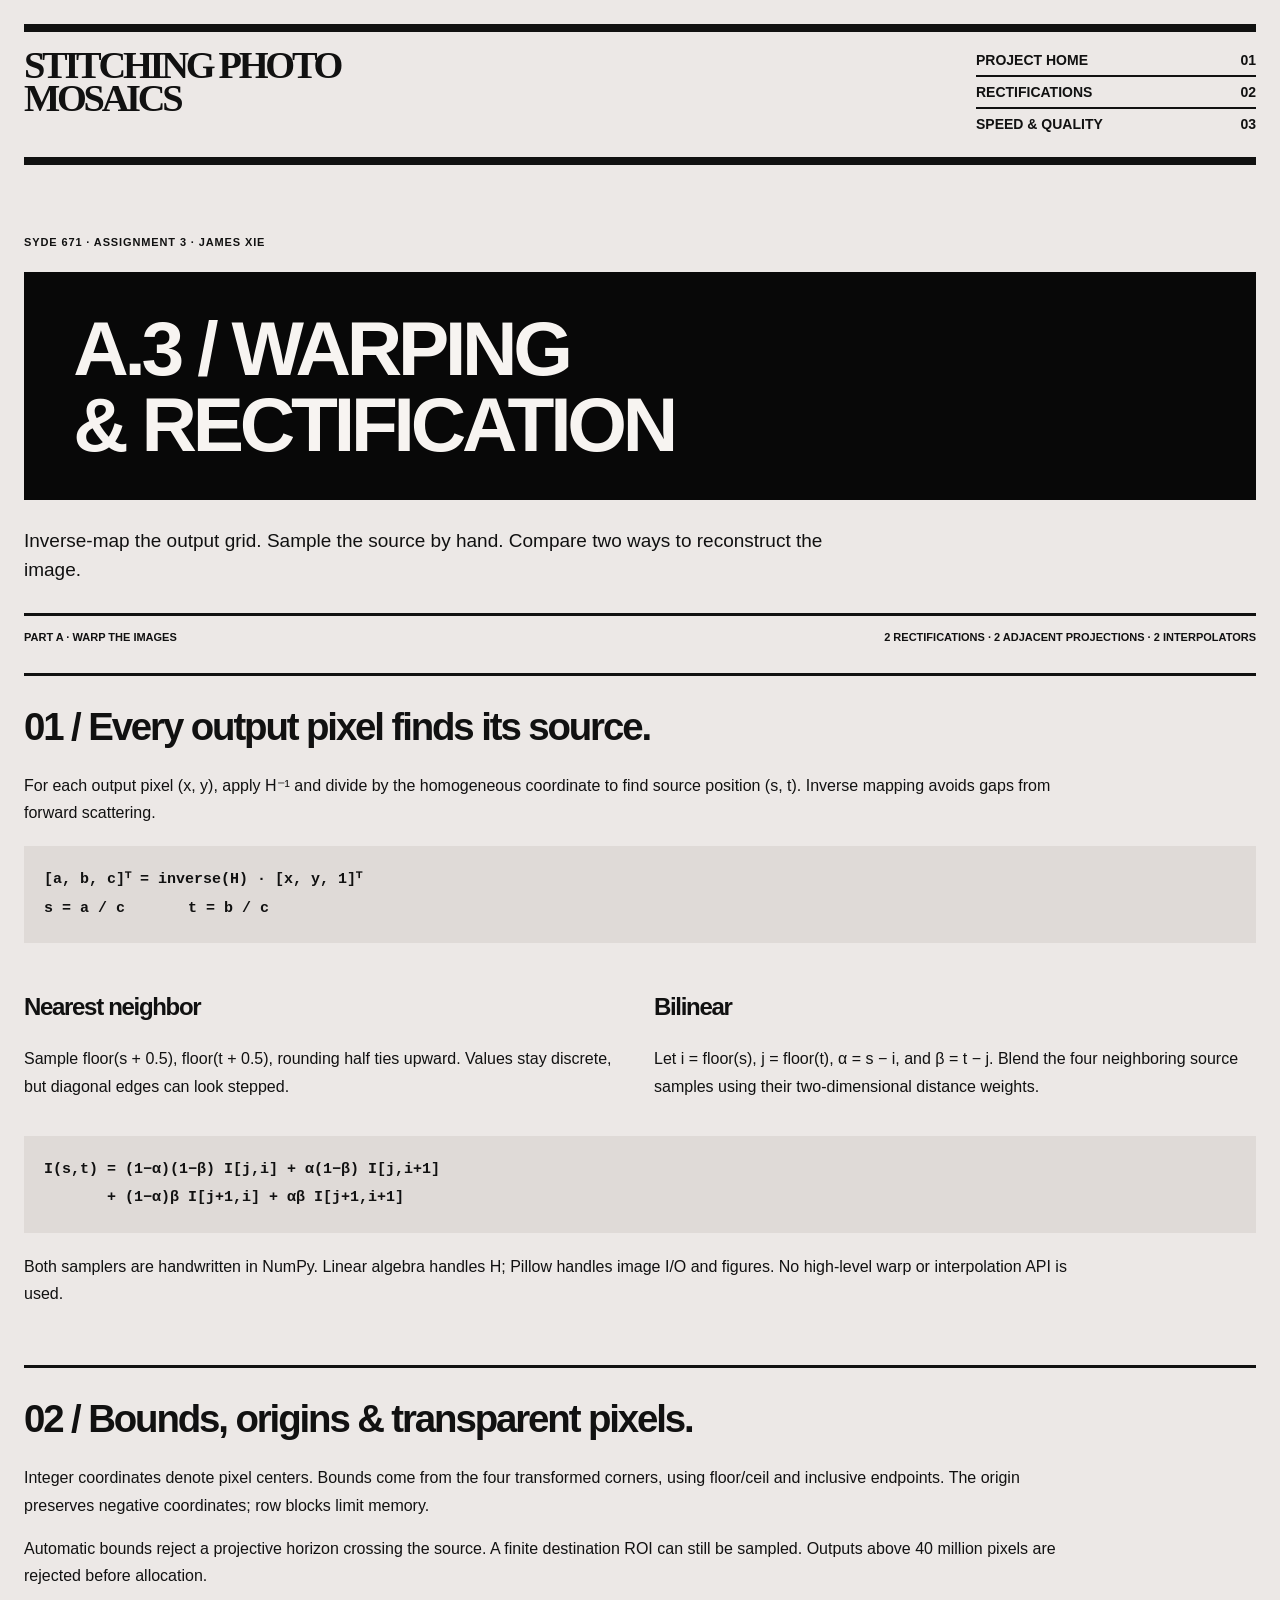
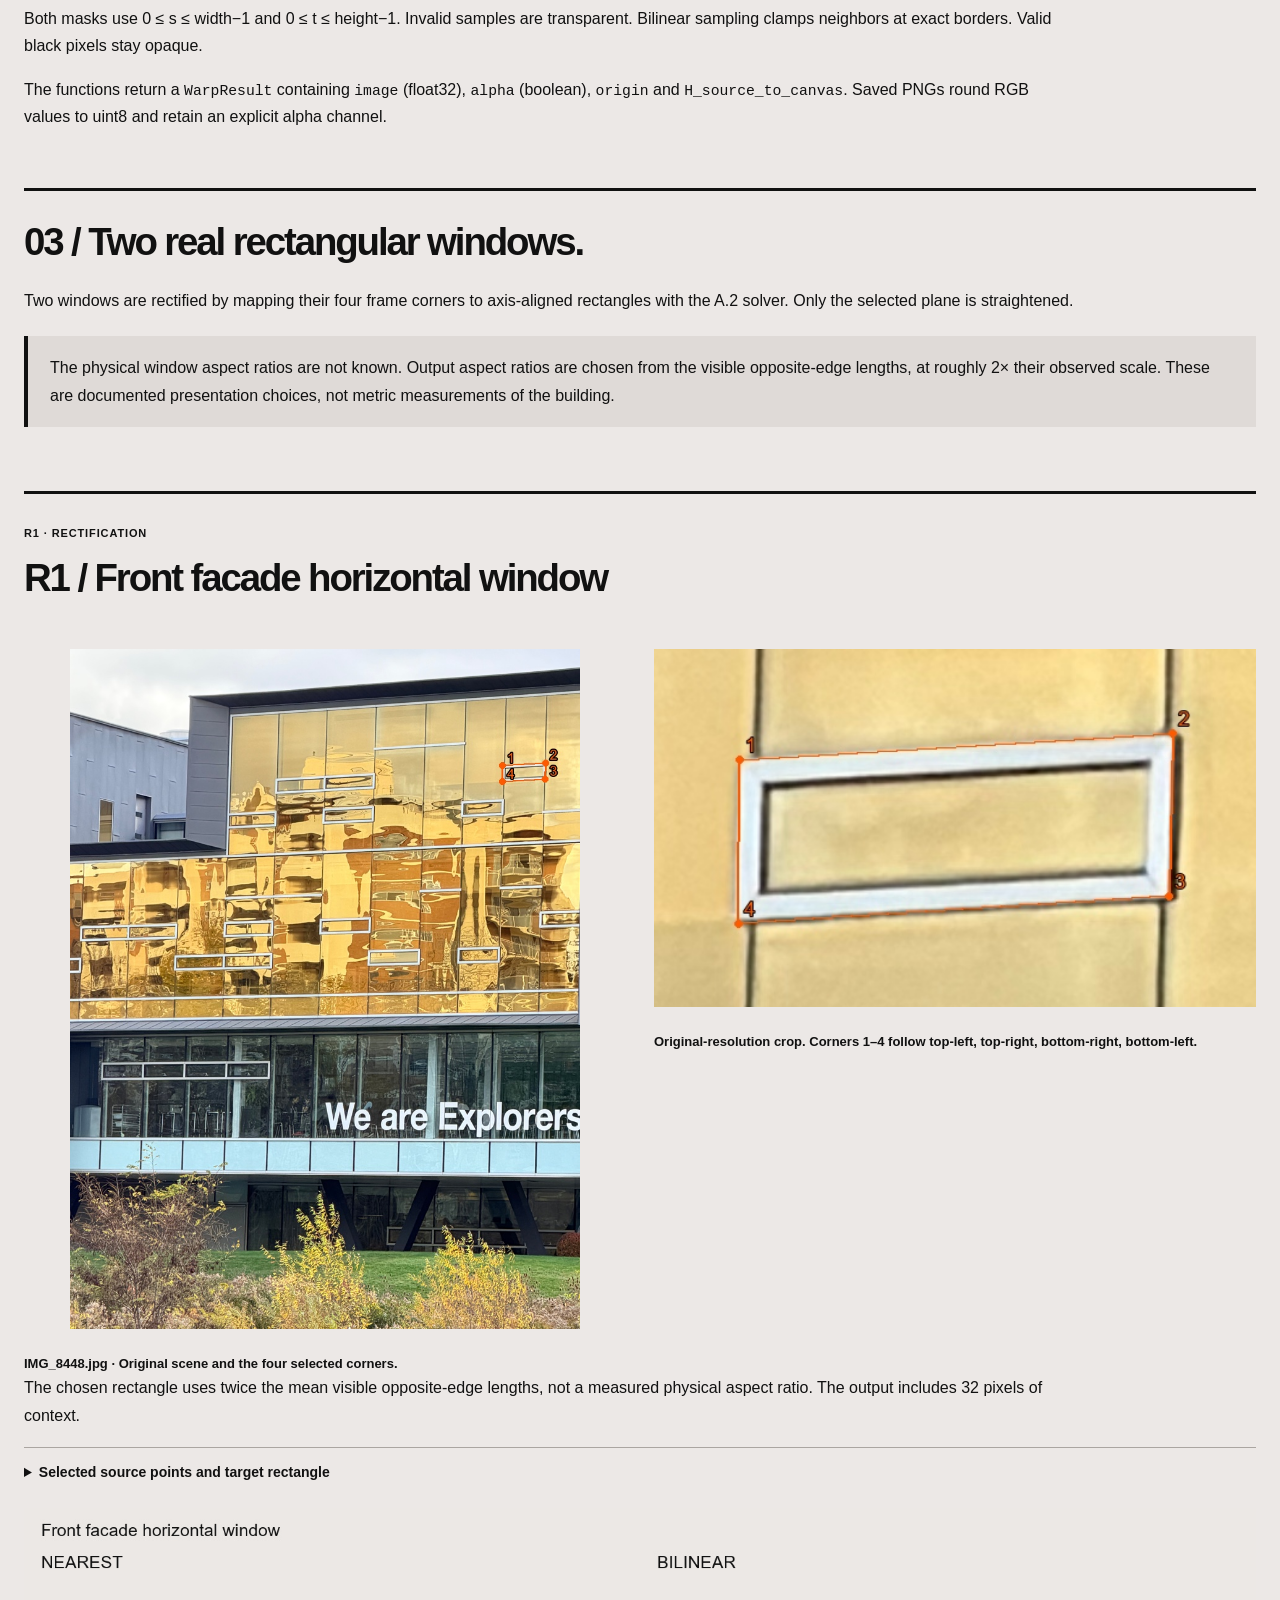
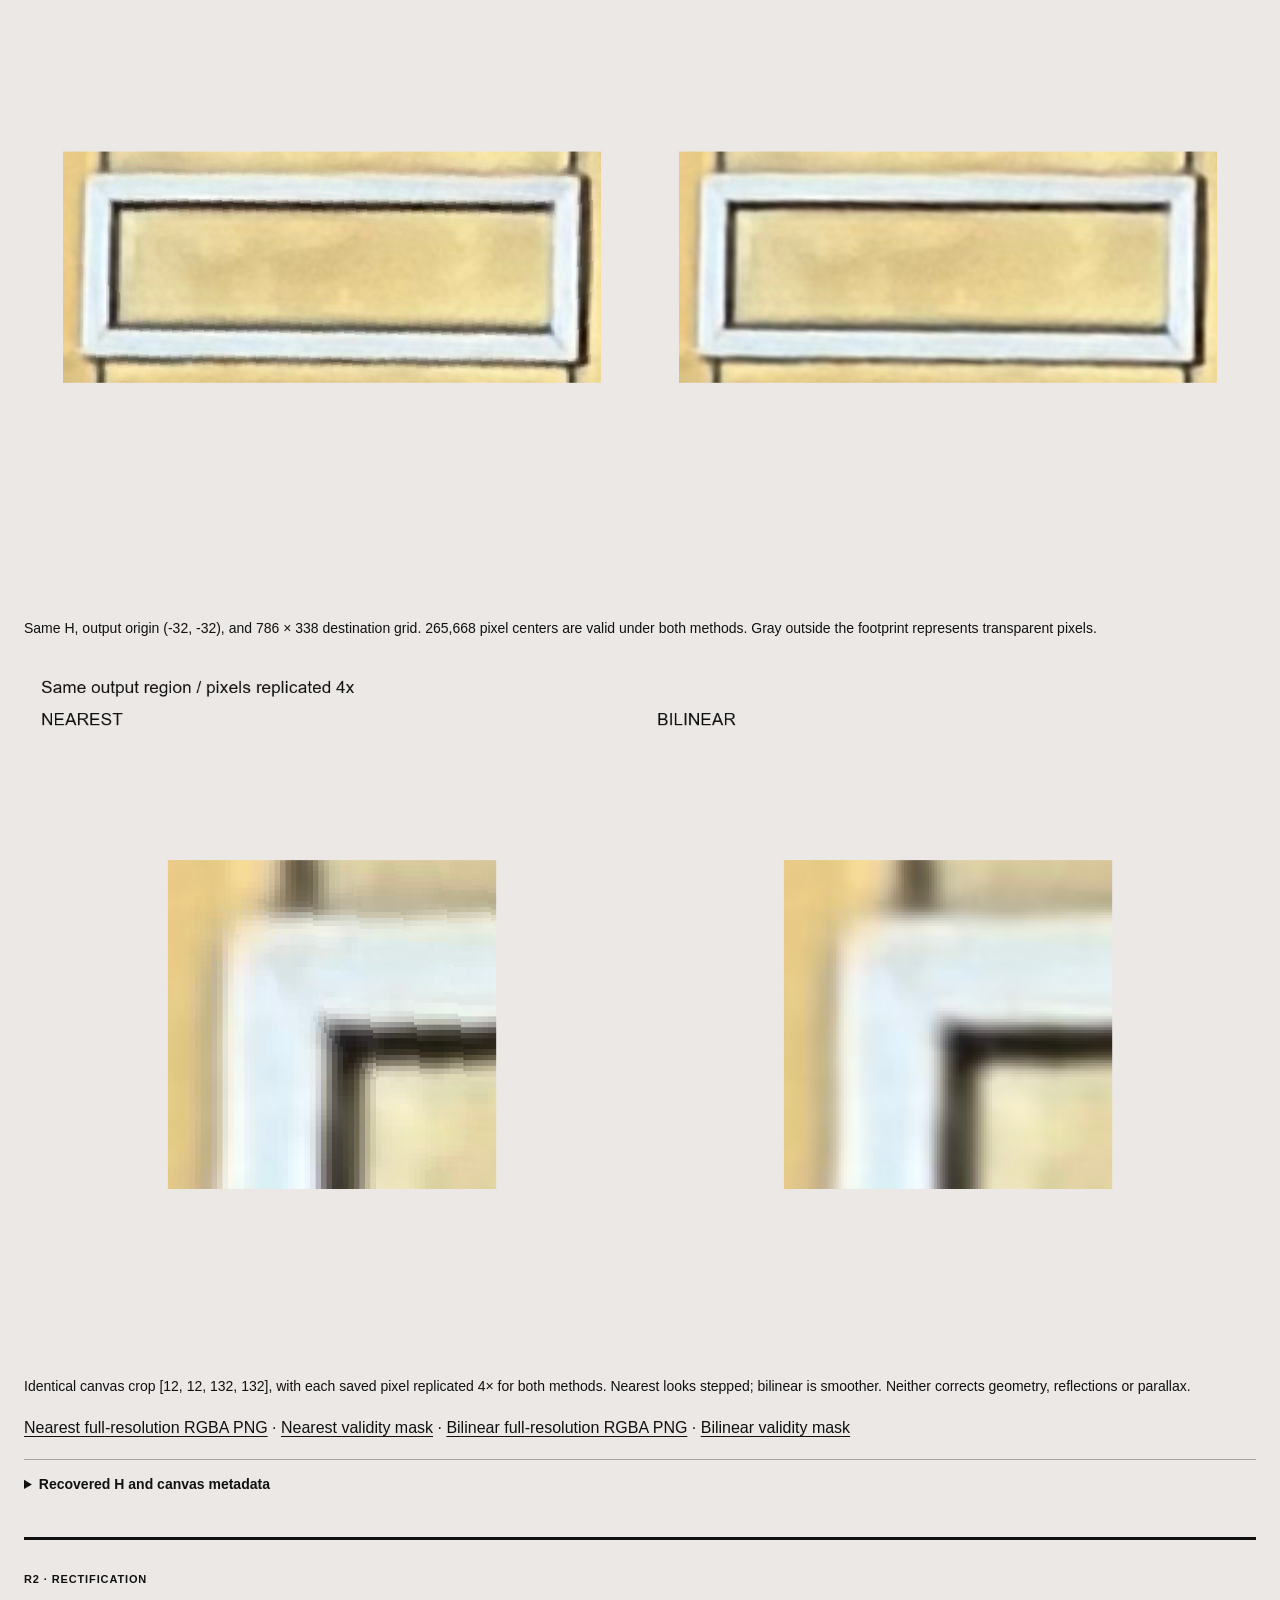
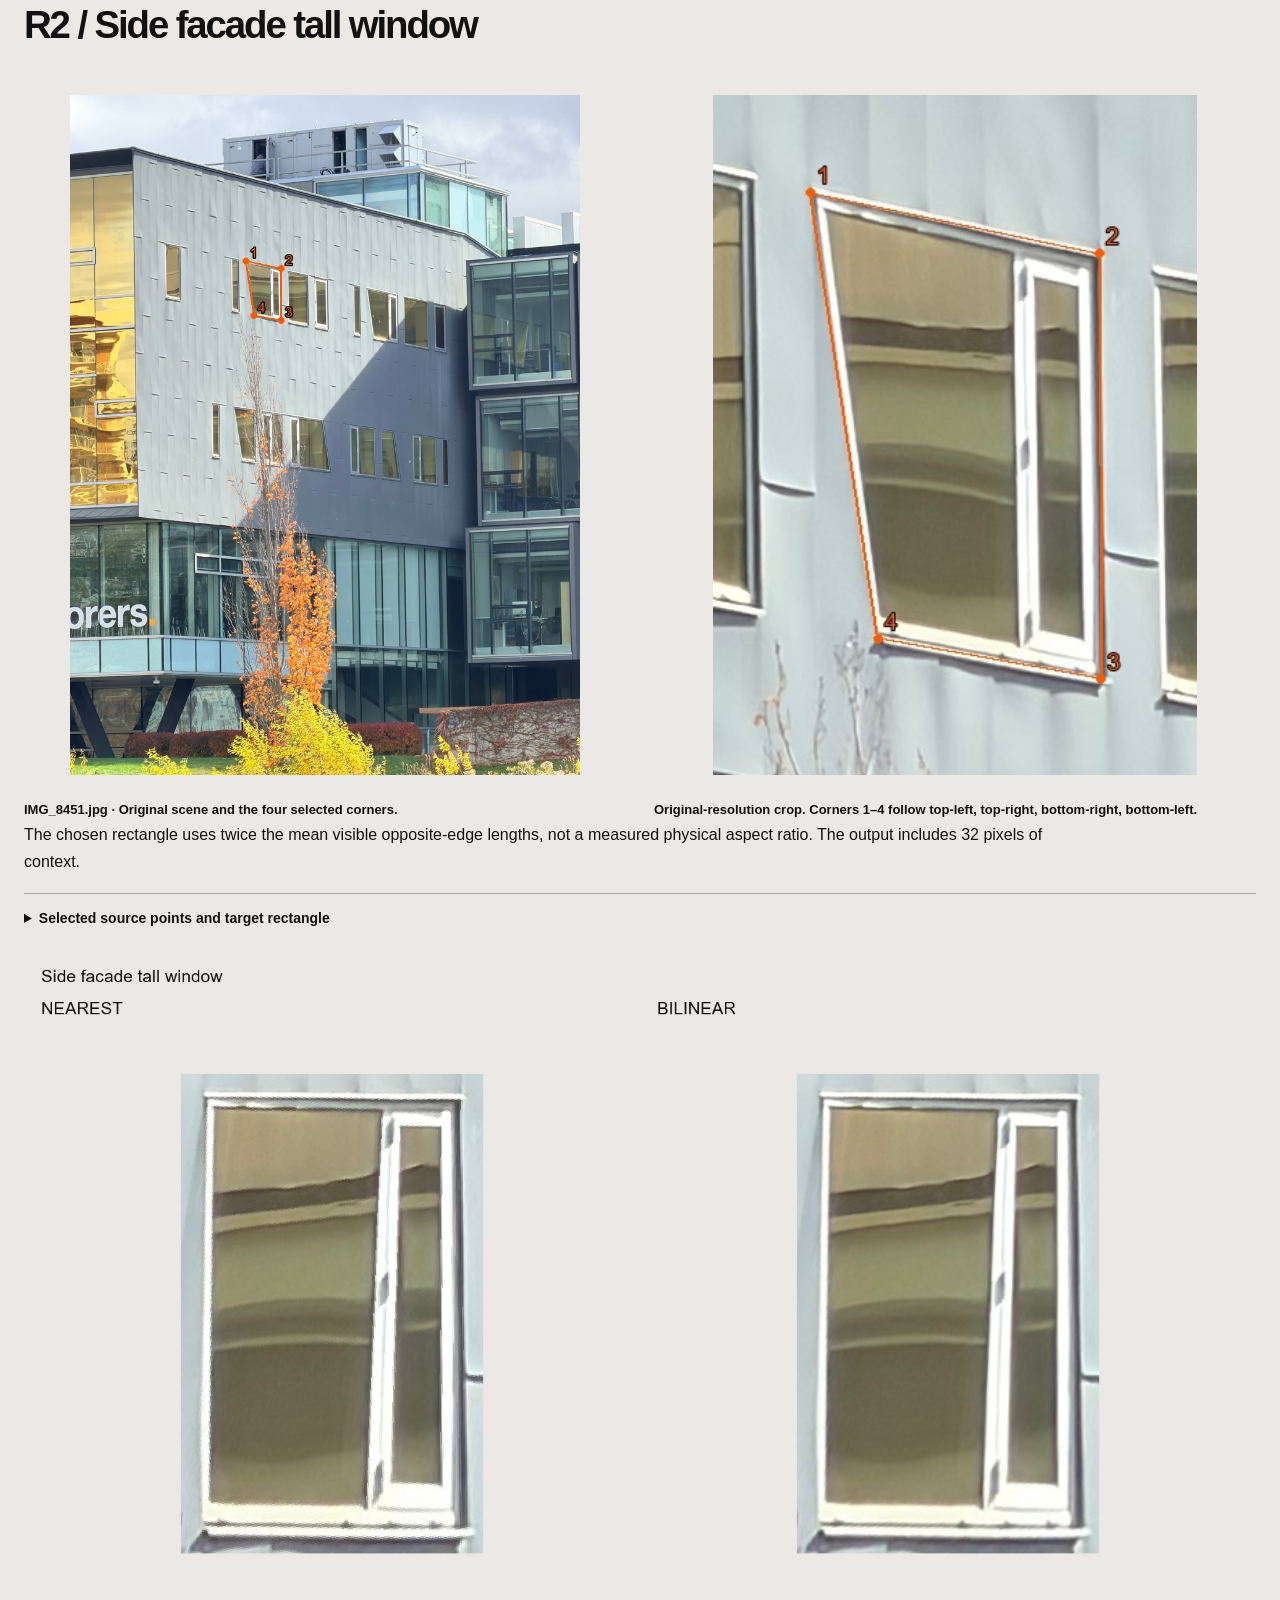
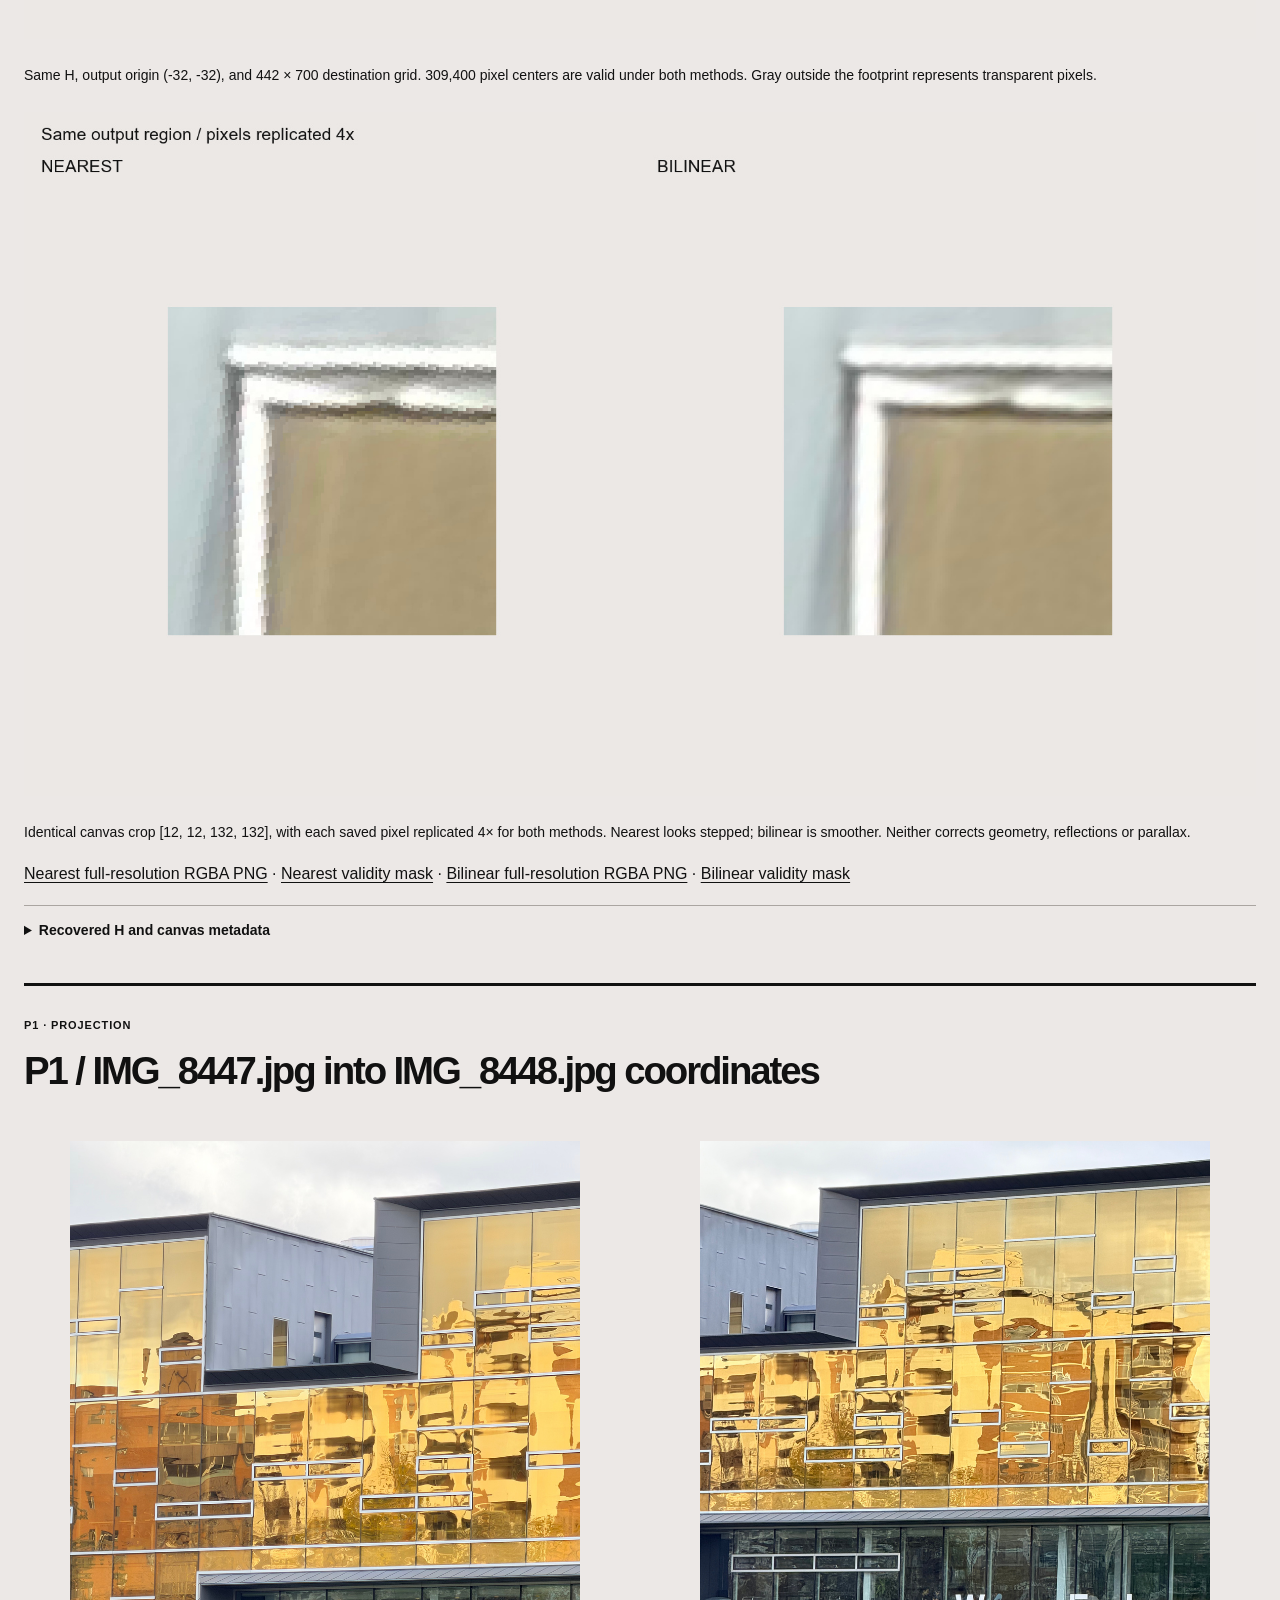
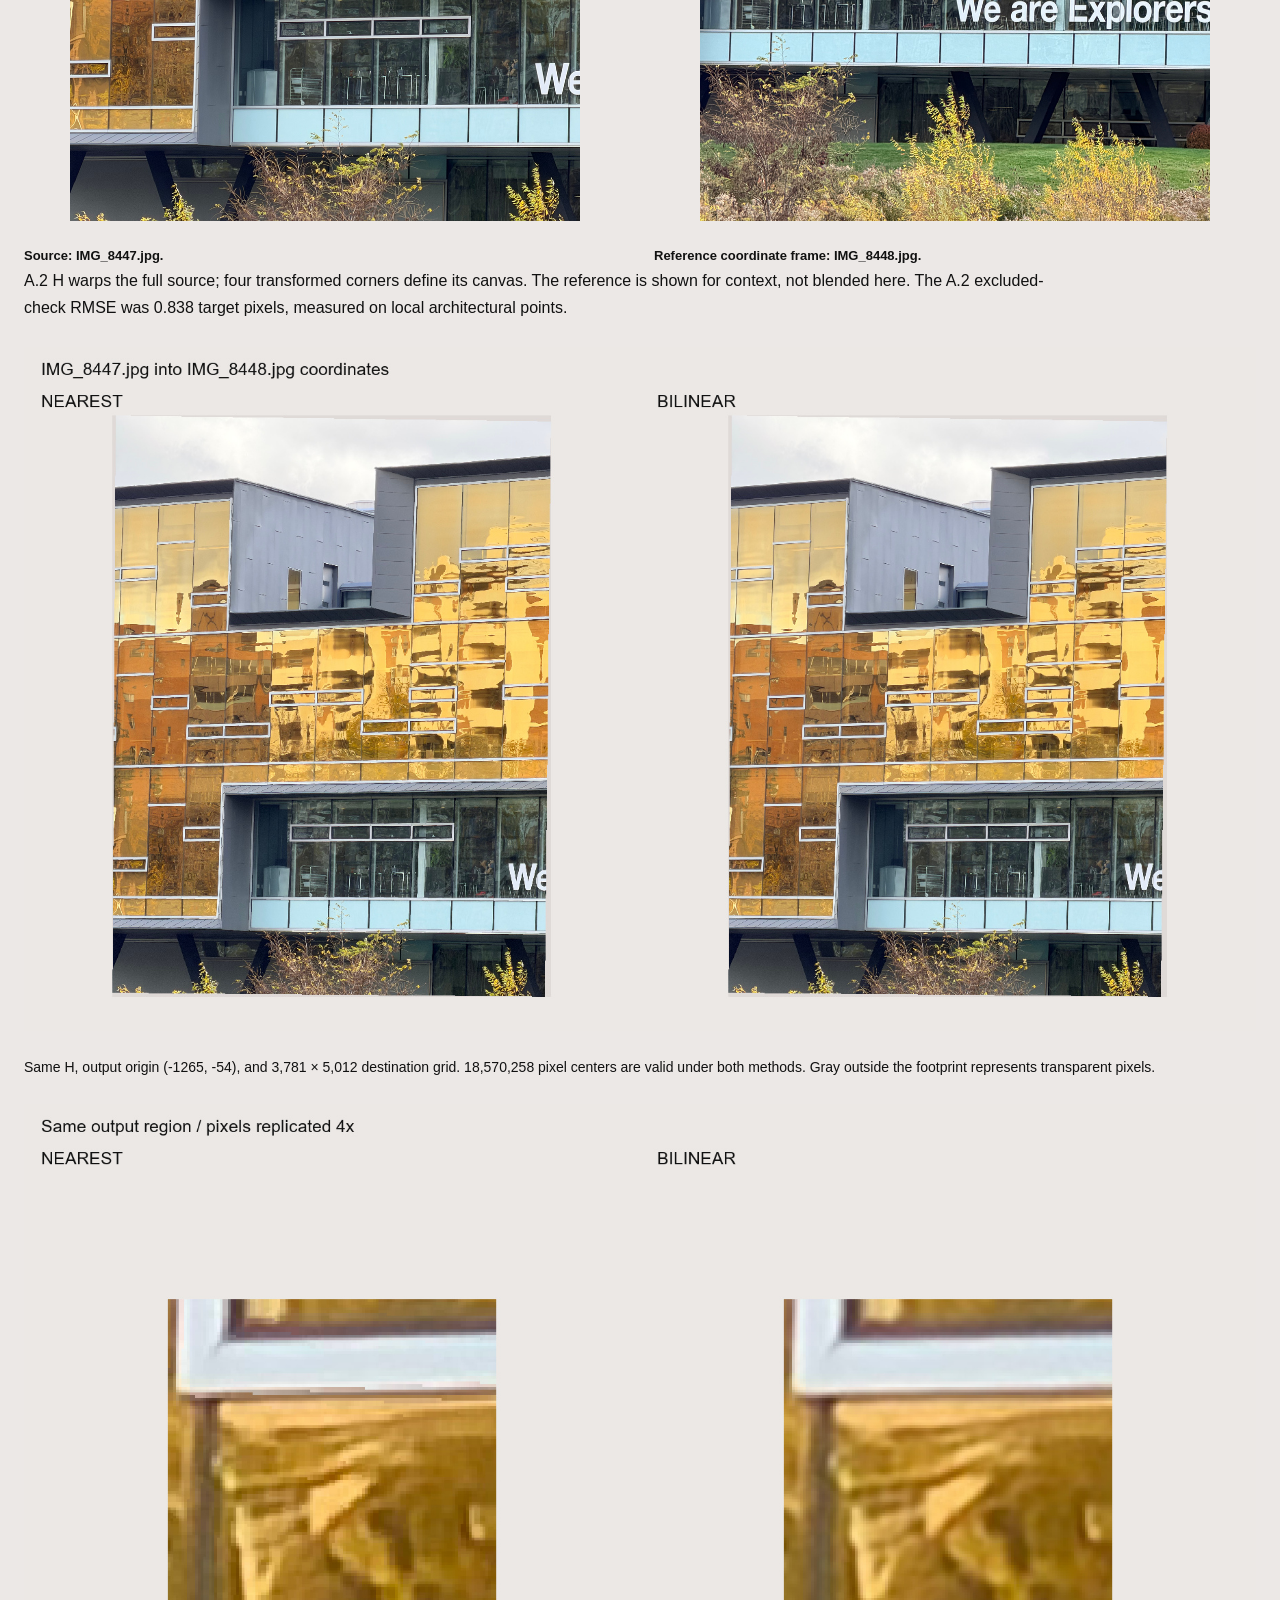
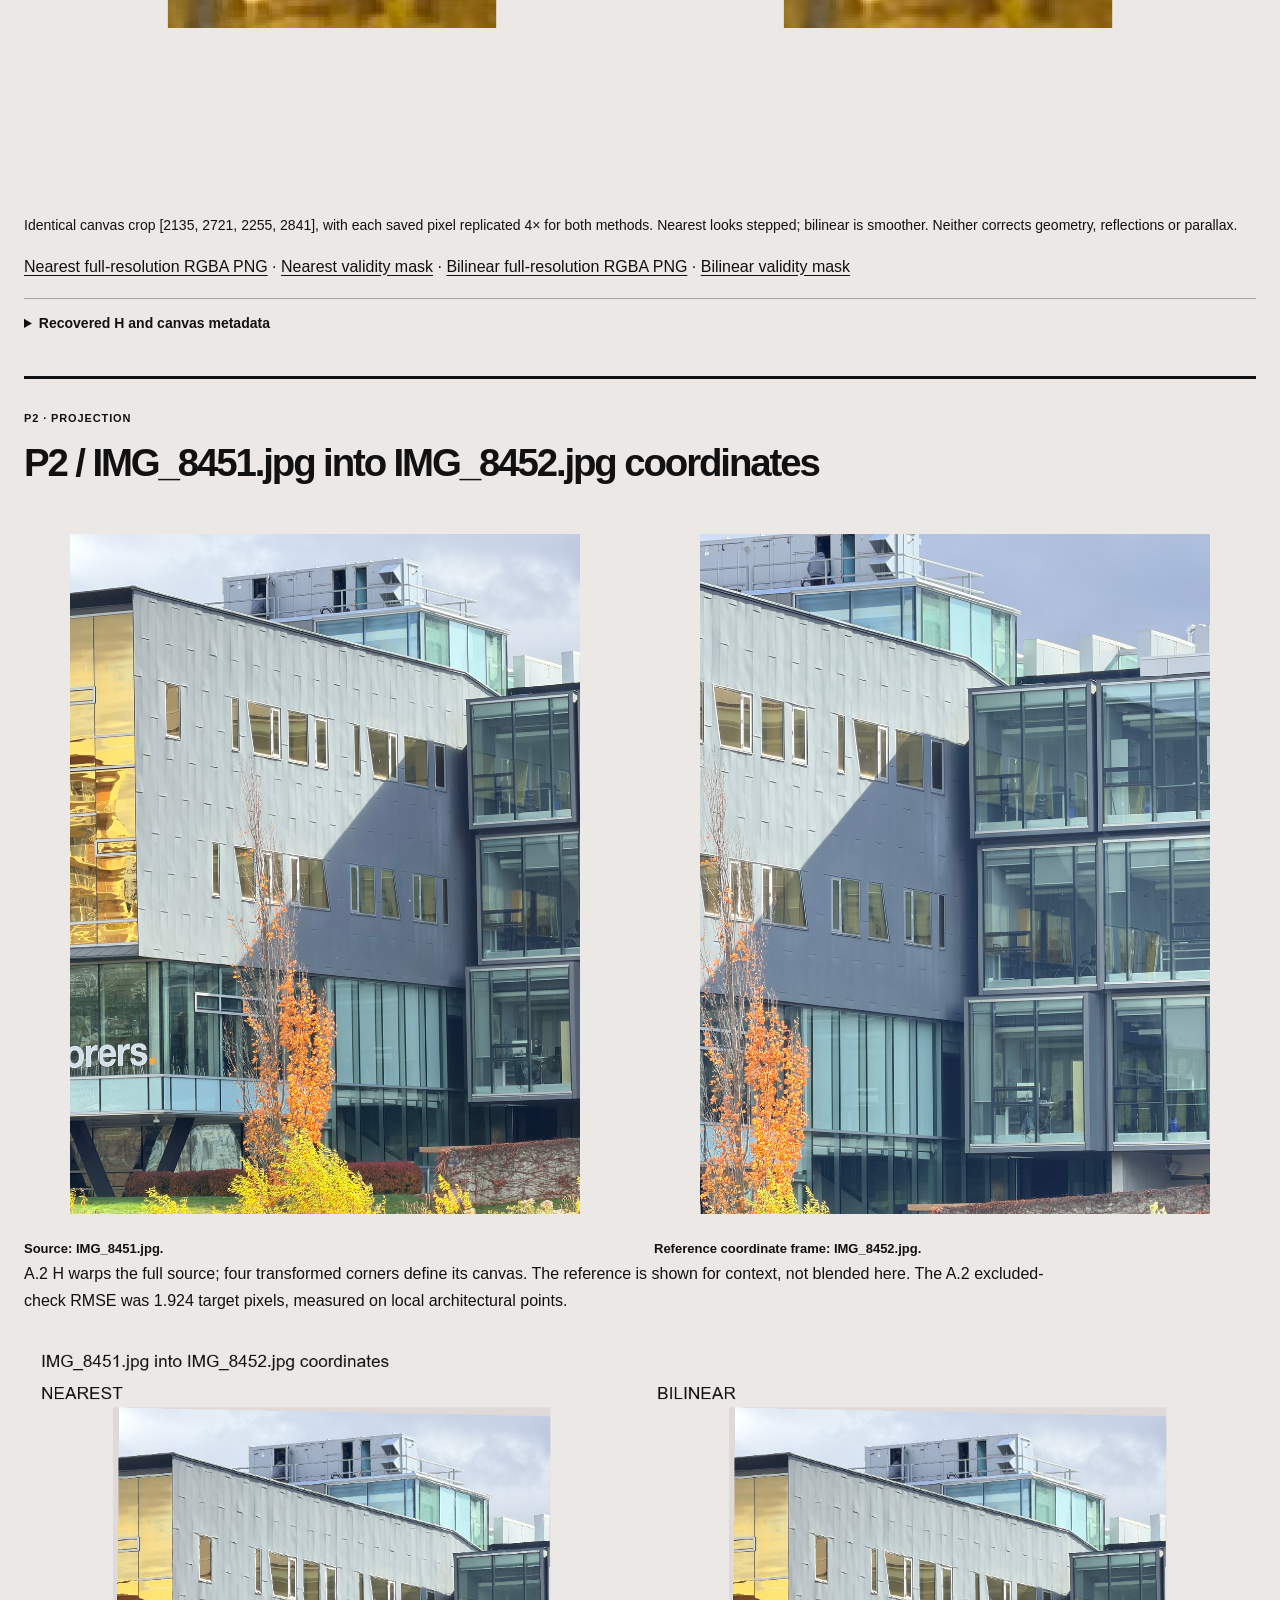
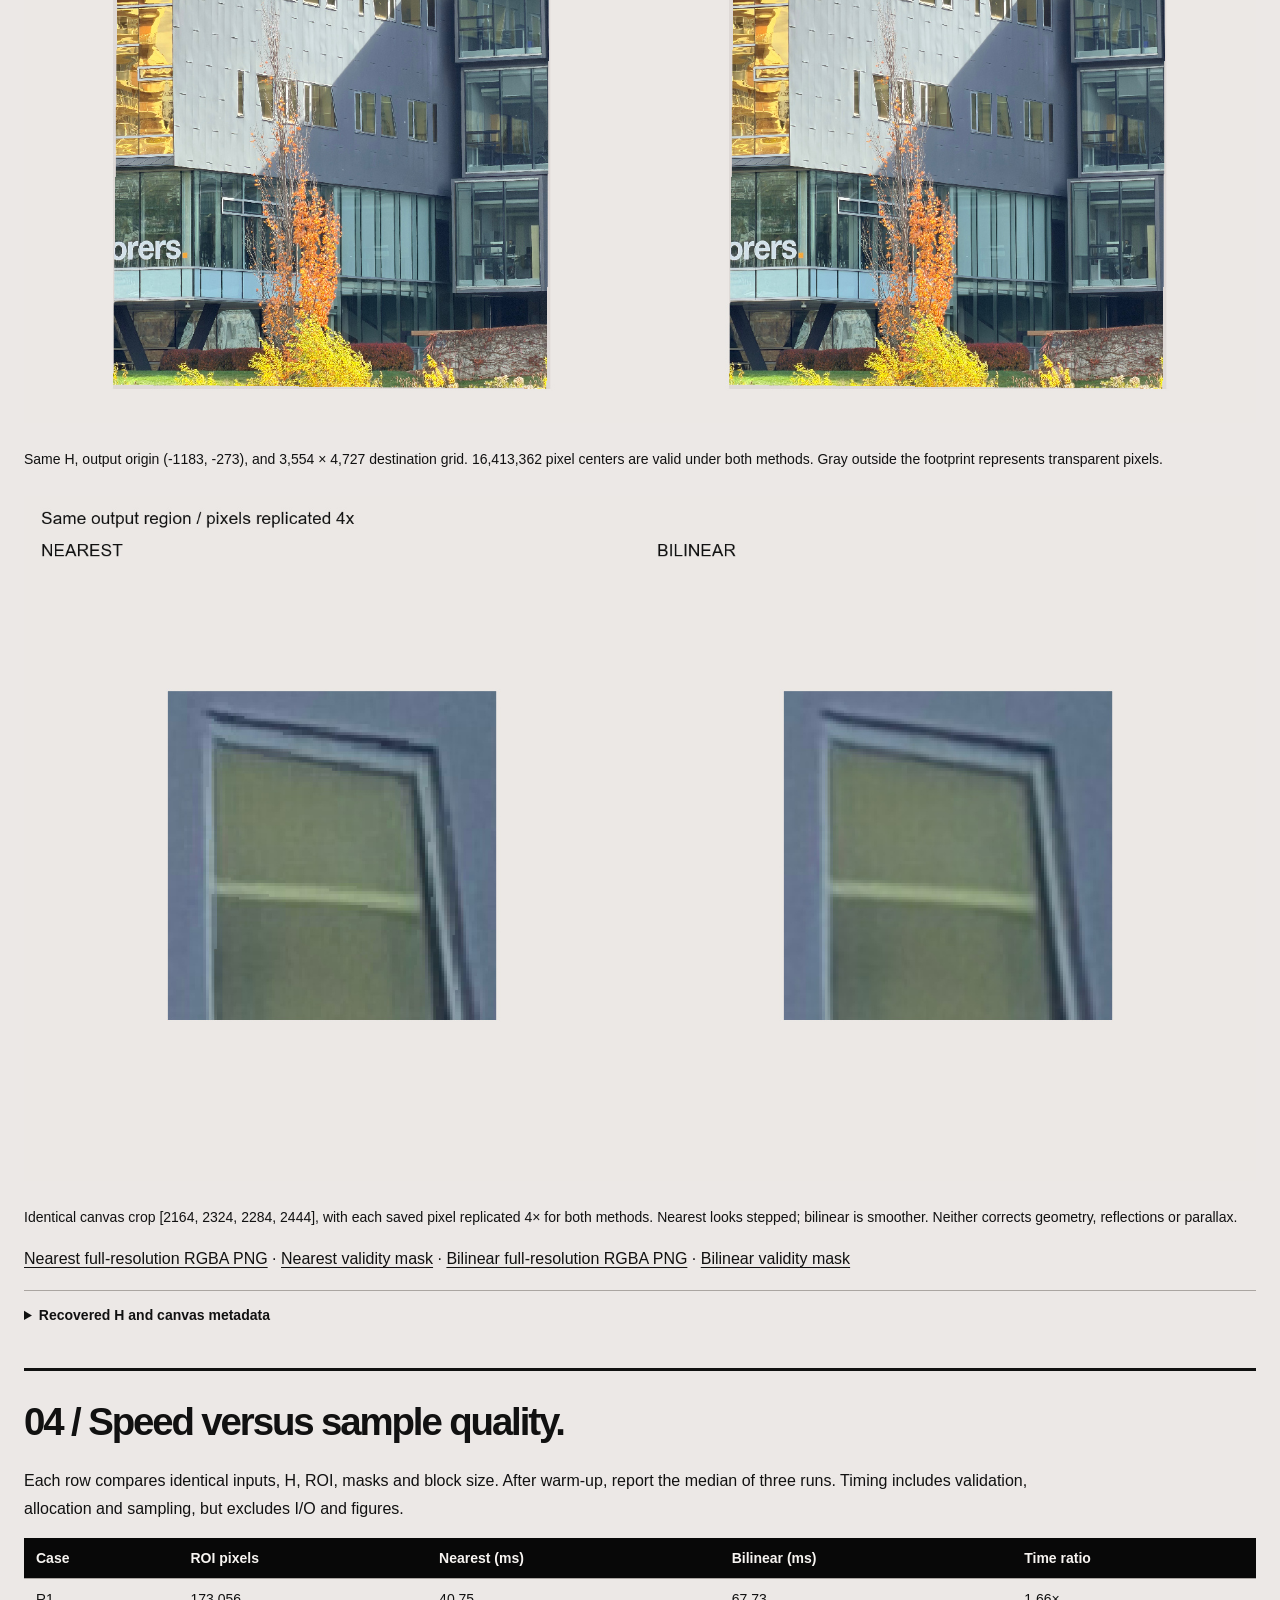
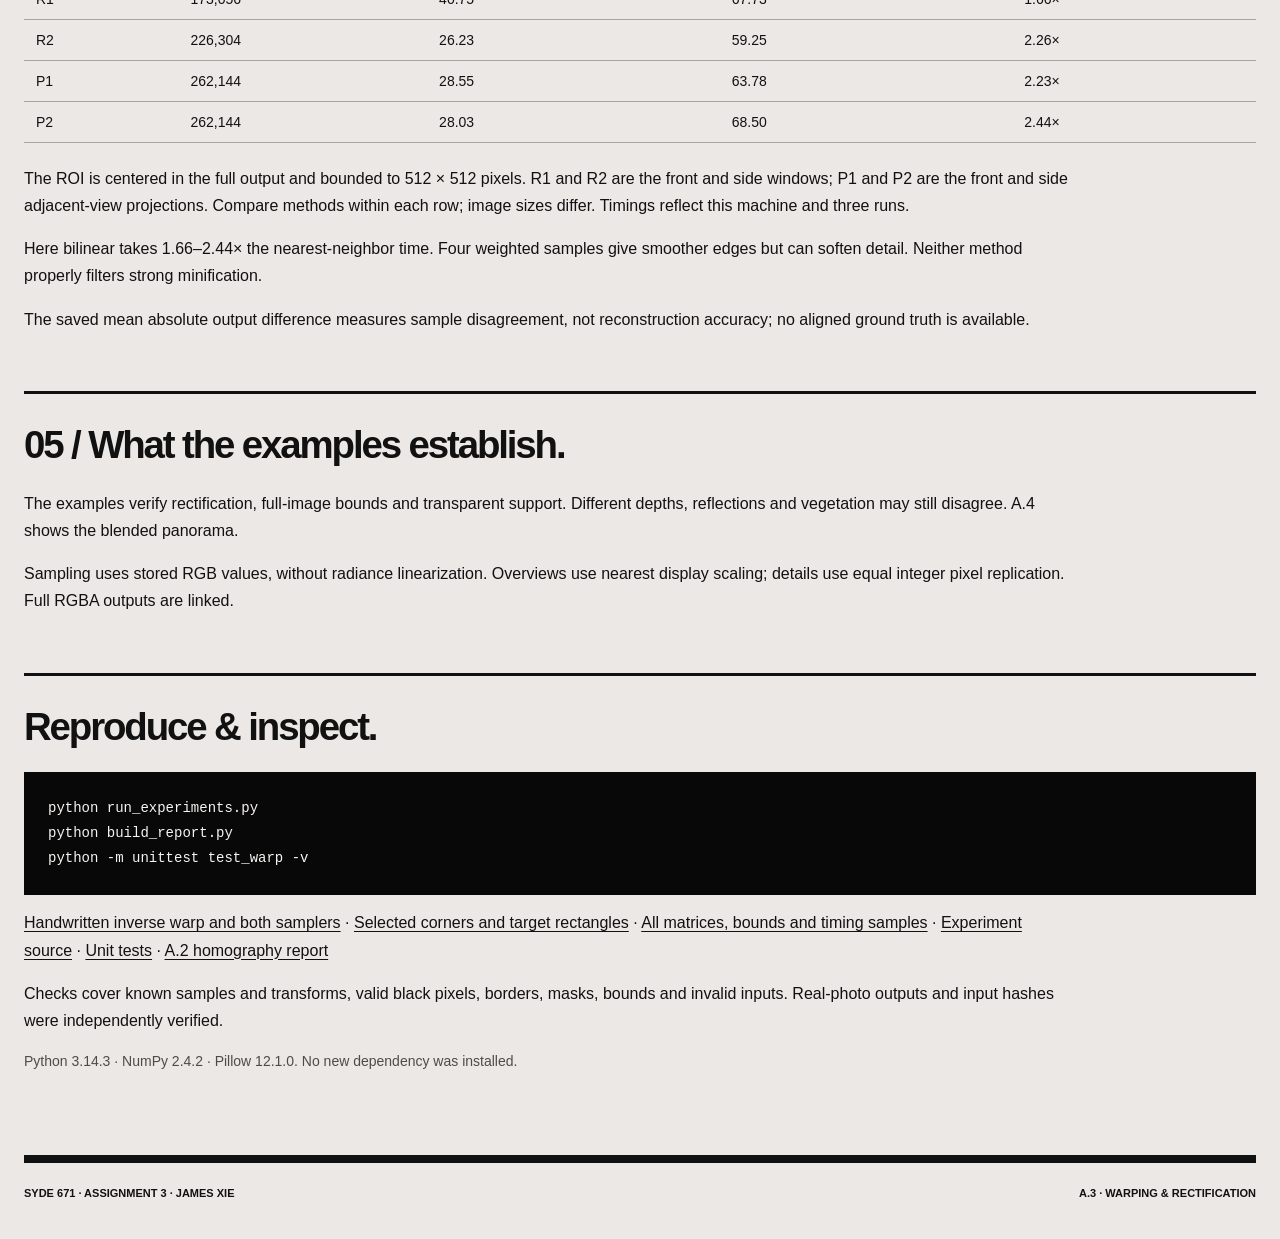
==== A3/report.html @ 462a8eda "Publish current photo mosaics coursework" ====
<!doctype html><html lang="en"><head><meta charset="utf-8"><meta name="viewport" content="width=device-width,initial-scale=1"><title>A.3 · Warping &amp; Rectification</title><link rel="stylesheet" href="../style.css"><link rel="stylesheet" href="page.css"></head><body class="report-page"><main class="shell">
<header class="site-header"><a class="brand" href="../index.html">Stitching Photo<br>Mosaics</a><nav class="header-nav" aria-label="A.3 navigation"><a href="../index.html">Project home <span>01</span></a><a href="#rectifications">Rectifications <span>02</span></a><a href="#timing">Speed &amp; quality <span>03</span></a></nav></header>
<section class="project-hero"><p class="eyebrow">SYDE 671 · Assignment 3 · James Xie</p><h1>A.3 / WARPING<br>&amp; RECTIFICATION</h1><p class="project-deck">Inverse-map the output grid. Sample the source by hand. Compare two ways to reconstruct the image.</p><div class="project-hero-rule"><span>Part A · Warp the images</span><span>2 rectifications · 2 adjacent projections · 2 interpolators</span></div></section>
<section class="report-section" id="method"><h2>01 / Every output pixel finds its source.</h2><p>For each output pixel (x, y), apply H⁻¹ and divide by the homogeneous coordinate to find source position (s, t). Inverse mapping avoids gaps from forward scattering.</p><div class="formula">[a, b, c]ᵀ = inverse(H) · [x, y, 1]ᵀ
s = a / c       t = b / c</div><div class="two-up"><div><h3>Nearest neighbor</h3><p>Sample floor(s + 0.5), floor(t + 0.5), rounding half ties upward. Values stay discrete, but diagonal edges can look stepped.</p></div><div><h3>Bilinear</h3><p>Let i = floor(s), j = floor(t), α = s − i, and β = t − j. Blend the four neighboring source samples using their two-dimensional distance weights.</p></div></div><div class="formula">I(s,t) = (1−α)(1−β) I[j,i] + α(1−β) I[j,i+1]
       + (1−α)β I[j+1,i] + αβ I[j+1,i+1]</div><p>Both samplers are handwritten in NumPy. Linear algebra handles H; Pillow handles image I/O and figures. No high-level warp or interpolation API is used.</p></section>
<section class="report-section"><h2>02 / Bounds, origins &amp; transparent pixels.</h2><p>Integer coordinates denote pixel centers. Bounds come from the four transformed corners, using floor/ceil and inclusive endpoints. The origin preserves negative coordinates; row blocks limit memory.</p><p>Automatic bounds reject a projective horizon crossing the source. A finite destination ROI can still be sampled. Outputs above 40 million pixels are rejected before allocation.</p><p>Both masks use 0 ≤ s ≤ width−1 and 0 ≤ t ≤ height−1. Invalid samples are transparent. Bilinear sampling clamps neighbors at exact borders. Valid black pixels stay opaque.</p><p>The functions return a <code>WarpResult</code> containing <code>image</code> (float32), <code>alpha</code> (boolean), <code>origin</code> and <code>H_source_to_canvas</code>. Saved PNGs round RGB values to uint8 and retain an explicit alpha channel.</p></section>
<section class="report-section" id="rectifications"><h2>03 / Two real rectangular windows.</h2><p>Two windows are rectified by mapping their four frame corners to axis-aligned rectangles with the A.2 solver. Only the selected plane is straightened.</p><div class="note">The physical window aspect ratios are not known. Output aspect ratios are chosen from the visible opposite-edge lengths, at roughly 2× their observed scale. These are documented presentation choices, not metric measurements of the building.</div></section>
<section class="report-section" id="IMG_8448_rectification"><p class="eyebrow">R1 · RECTIFICATION</p><h2>R1 / Front facade horizontal window</h2><div class="two-up"><figure><a href="../A1/images/IMG_8448.jpg"><img src="figures/IMG_8448_rectification_source.jpg" alt="Original photograph with selected window corners" loading="lazy"></a><figcaption>IMG_8448.jpg · Original scene and the four selected corners.</figcaption></figure><figure><a href="figures/IMG_8448_rectification_input_detail.jpg"><img src="figures/IMG_8448_rectification_input_detail.jpg" alt="Original-resolution selected rectangular frame" loading="lazy"></a><figcaption>Original-resolution crop. Corners 1–4 follow top-left, top-right, bottom-right, bottom-left.</figcaption></figure></div>
<p>The chosen rectangle uses twice the mean visible opposite-edge lengths, not a measured physical aspect ratio. The output includes 32 pixels of context.</p>
<details><summary>Selected source points and target rectangle</summary><div class="scroll"><table><thead><tr><th>Corner</th><th>Source pixel center</th><th>Target pixel center</th></tr></thead><tbody><tr><td>1</td><td>3634, 979</td><td>0, 0</td></tr><tr><td>2</td><td>3995, 957</td><td>721, 0</td></tr><tr><td>3</td><td>3992, 1093</td><td>721, 273</td></tr><tr><td>4</td><td>3633, 1116</td><td>0, 273</td></tr></tbody></table></div><p>Four-corner algebraic fit residual: at most 1.2e-12 target pixels. This checks the supplied corner mapping, not independent accuracy or physical calibration.</p></details>
<figure class="result-figure"><a href="figures/IMG_8448_rectification_comparison.jpg"><img src="figures/IMG_8448_rectification_comparison.jpg" alt="Nearest-neighbor and bilinear outputs of Front facade horizontal window" loading="lazy"></a><figcaption>Same H, output origin (-32, -32), and 786 × 338 destination grid. 265,668 pixel centers are valid under both methods. Gray outside the footprint represents transparent pixels.</figcaption></figure>
<figure class="result-figure"><a href="figures/IMG_8448_rectification_details.jpg"><img src="figures/IMG_8448_rectification_details.jpg" alt="Identical output crop comparing interpolation pixel structure" loading="lazy"></a><figcaption>Identical canvas crop [12, 12, 132, 132], with each saved pixel replicated 4× for both methods. Nearest looks stepped; bilinear is smoother. Neither corrects geometry, reflections or parallax.</figcaption></figure>
<p class="resource-links"><a href="results/IMG_8448_rectification_nearest.png">Nearest full-resolution RGBA PNG</a> · <a href="results/IMG_8448_rectification_nearest_mask.png">Nearest validity mask</a> · <a href="results/IMG_8448_rectification_bilinear.png">Bilinear full-resolution RGBA PNG</a> · <a href="results/IMG_8448_rectification_bilinear_mask.png">Bilinear validity mask</a></p>
<details><summary>Recovered H and canvas metadata</summary><pre> 1.75011557   0.0127745662  -6372.42628
 0.106695525   1.75077657  -2101.7418
-2.23679992e-05  -3.63199364e-05   1</pre><p>World origin: (-32, -32); output array: 786 × 338. Subtract the origin for canvas indices. Full transforms, masks and timing data are linked.</p></details>
</section><section class="report-section" id="IMG_8451_rectification"><p class="eyebrow">R2 · RECTIFICATION</p><h2>R2 / Side facade tall window</h2><div class="two-up"><figure><a href="../A1/images/IMG_8451.jpg"><img src="figures/IMG_8451_rectification_source.jpg" alt="Original photograph with selected window corners" loading="lazy"></a><figcaption>IMG_8451.jpg · Original scene and the four selected corners.</figcaption></figure><figure><a href="figures/IMG_8451_rectification_input_detail.jpg"><img src="figures/IMG_8451_rectification_input_detail.jpg" alt="Original-resolution selected rectangular frame" loading="lazy"></a><figcaption>Original-resolution crop. Corners 1–4 follow top-left, top-right, bottom-right, bottom-left.</figcaption></figure></div>
<p>The chosen rectangle uses twice the mean visible opposite-edge lengths, not a measured physical aspect ratio. The output includes 32 pixels of context.</p>
<details><summary>Selected source points and target rectangle</summary><div class="scroll"><table><thead><tr><th>Corner</th><th>Source pixel center</th><th>Target pixel center</th></tr></thead><tbody><tr><td>1</td><td>1041, 984</td><td>0, 0</td></tr><tr><td>2</td><td>1250, 1028</td><td>377, 0</td></tr><tr><td>3</td><td>1251, 1336</td><td>377, 635</td></tr><tr><td>4</td><td>1090, 1307</td><td>0, 635</td></tr></tbody></table></div><p>Four-corner algebraic fit residual: at most 7.7e-13 target pixels. This checks the supplied corner mapping, not independent accuracy or physical calibration.</p></details>
<figure class="result-figure"><a href="figures/IMG_8451_rectification_comparison.jpg"><img src="figures/IMG_8451_rectification_comparison.jpg" alt="Nearest-neighbor and bilinear outputs of Side facade tall window" loading="lazy"></a><figcaption>Same H, output origin (-32, -32), and 442 × 700 destination grid. 309,400 pixel centers are valid under both methods. Gray outside the footprint represents transparent pixels.</figcaption></figure>
<figure class="result-figure"><a href="figures/IMG_8451_rectification_details.jpg"><img src="figures/IMG_8451_rectification_details.jpg" alt="Identical output crop comparing interpolation pixel structure" loading="lazy"></a><figcaption>Identical canvas crop [12, 12, 132, 132], with each saved pixel replicated 4× for both methods. Nearest looks stepped; bilinear is smoother. Neither corrects geometry, reflections or parallax.</figcaption></figure>
<p class="resource-links"><a href="results/IMG_8451_rectification_nearest.png">Nearest full-resolution RGBA PNG</a> · <a href="results/IMG_8451_rectification_nearest_mask.png">Nearest validity mask</a> · <a href="results/IMG_8451_rectification_bilinear.png">Bilinear full-resolution RGBA PNG</a> · <a href="results/IMG_8451_rectification_bilinear_mask.png">Bilinear validity mask</a></p>
<details><summary>Recovered H and canvas metadata</summary><pre> 1.10597071  -0.167778838  -986.221129
-0.199536386   0.947797832  -724.91569
 3.30875999e-05  -0.000435619427   1</pre><p>World origin: (-32, -32); output array: 442 × 700. Subtract the origin for canvas indices. Full transforms, masks and timing data are linked.</p></details>
</section><section class="report-section" id="8447_8448_projection"><p class="eyebrow">P1 · PROJECTION</p><h2>P1 / IMG_8447.jpg into IMG_8448.jpg coordinates</h2><div class="two-up"><figure><a href="../A1/images/IMG_8447.jpg"><img src="../A1/previews/IMG_8447.jpg" alt="Original source photograph" loading="lazy"></a><figcaption>Source: IMG_8447.jpg.</figcaption></figure><figure><a href="../A1/images/IMG_8448.jpg"><img src="../A1/previews/IMG_8448.jpg" alt="Reference photograph whose coordinate frame is used" loading="lazy"></a><figcaption>Reference coordinate frame: IMG_8448.jpg.</figcaption></figure></div>
<p>A.2 H warps the full source; four transformed corners define its canvas. The reference is shown for context, not blended here. The A.2 excluded-check RMSE was 0.838 target pixels, measured on local architectural points.</p>
<figure class="result-figure"><a href="figures/8447_8448_projection_comparison.jpg"><img src="figures/8447_8448_projection_comparison.jpg" alt="Nearest-neighbor and bilinear outputs of IMG_8447.jpg into IMG_8448.jpg coordinates" loading="lazy"></a><figcaption>Same H, output origin (-1265, -54), and 3,781 × 5,012 destination grid. 18,570,258 pixel centers are valid under both methods. Gray outside the footprint represents transparent pixels.</figcaption></figure>
<figure class="result-figure"><a href="figures/8447_8448_projection_details.jpg"><img src="figures/8447_8448_projection_details.jpg" alt="Identical output crop comparing interpolation pixel structure" loading="lazy"></a><figcaption>Identical canvas crop [2135, 2721, 2255, 2841], with each saved pixel replicated 4× for both methods. Nearest looks stepped; bilinear is smoother. Neither corrects geometry, reflections or parallax.</figcaption></figure>
<p class="resource-links"><a href="results/8447_8448_projection_nearest.png">Nearest full-resolution RGBA PNG</a> · <a href="results/8447_8448_projection_nearest_mask.png">Nearest validity mask</a> · <a href="results/8447_8448_projection_bilinear.png">Bilinear full-resolution RGBA PNG</a> · <a href="results/8447_8448_projection_bilinear_mask.png">Bilinear validity mask</a></p>
<details><summary>Recovered H and canvas metadata</summary><pre> 1.24359535  -0.00905993169  -1236.09007
 0.0169915939   1.24261297  -53.7931094
 1.15357493e-06   1.6632655e-06   1</pre><p>World origin: (-1265, -54); output array: 3781 × 5012. Subtract the origin for canvas indices. Full transforms, masks and timing data are linked.</p></details>
</section><section class="report-section" id="8451_8452_projection"><p class="eyebrow">P2 · PROJECTION</p><h2>P2 / IMG_8451.jpg into IMG_8452.jpg coordinates</h2><div class="two-up"><figure><a href="../A1/images/IMG_8451.jpg"><img src="../A1/previews/IMG_8451.jpg" alt="Original source photograph" loading="lazy"></a><figcaption>Source: IMG_8451.jpg.</figcaption></figure><figure><a href="../A1/images/IMG_8452.jpg"><img src="../A1/previews/IMG_8452.jpg" alt="Reference photograph whose coordinate frame is used" loading="lazy"></a><figcaption>Reference coordinate frame: IMG_8452.jpg.</figcaption></figure></div>
<p>A.2 H warps the full source; four transformed corners define its canvas. The reference is shown for context, not blended here. The A.2 excluded-check RMSE was 1.924 target pixels, measured on local architectural points.</p>
<figure class="result-figure"><a href="figures/8451_8452_projection_comparison.jpg"><img src="figures/8451_8452_projection_comparison.jpg" alt="Nearest-neighbor and bilinear outputs of IMG_8451.jpg into IMG_8452.jpg coordinates" loading="lazy"></a><figcaption>Same H, output origin (-1183, -273), and 3,554 × 4,727 destination grid. 16,413,362 pixel centers are valid under both methods. Gray outside the footprint represents transparent pixels.</figcaption></figure>
<figure class="result-figure"><a href="figures/8451_8452_projection_details.jpg"><img src="figures/8451_8452_projection_details.jpg" alt="Identical output crop comparing interpolation pixel structure" loading="lazy"></a><figcaption>Identical canvas crop [2164, 2324, 2284, 2444], with each saved pixel replicated 4× for both methods. Nearest looks stepped; bilinear is smoother. Neither corrects geometry, reflections or parallax.</figcaption></figure>
<p class="resource-links"><a href="results/8451_8452_projection_nearest.png">Nearest full-resolution RGBA PNG</a> · <a href="results/8451_8452_projection_nearest_mask.png">Nearest validity mask</a> · <a href="results/8451_8452_projection_bilinear.png">Bilinear full-resolution RGBA PNG</a> · <a href="results/8451_8452_projection_bilinear_mask.png">Bilinear validity mask</a></p>
<details><summary>Recovered H and canvas metadata</summary><pre> 1.16486172  -0.0107823669  -1132.07446
 0.0227679784   1.15796987  -272.051745
 2.69622464e-06  -1.36036133e-06   1</pre><p>World origin: (-1183, -273); output array: 3554 × 4727. Subtract the origin for canvas indices. Full transforms, masks and timing data are linked.</p></details>
</section>
<section class="report-section" id="timing"><h2>04 / Speed versus sample quality.</h2><p>Each row compares identical inputs, H, ROI, masks and block size. After warm-up, report the median of three runs. Timing includes validation, allocation and sampling, but excludes I/O and figures.</p><div class="scroll"><table><thead><tr><th>Case</th><th>ROI pixels</th><th>Nearest (ms)</th><th>Bilinear (ms)</th><th>Time ratio</th></tr></thead><tbody><tr><td>R1</td><td>173,056</td><td>40.75</td><td>67.73</td><td>1.66×</td></tr><tr><td>R2</td><td>226,304</td><td>26.23</td><td>59.25</td><td>2.26×</td></tr><tr><td>P1</td><td>262,144</td><td>28.55</td><td>63.78</td><td>2.23×</td></tr><tr><td>P2</td><td>262,144</td><td>28.03</td><td>68.50</td><td>2.44×</td></tr></tbody></table></div><p>The ROI is centered in the full output and bounded to 512 × 512 pixels. R1 and R2 are the front and side windows; P1 and P2 are the front and side adjacent-view projections. Compare methods within each row; image sizes differ. Timings reflect this machine and three runs.</p><p>Here bilinear takes 1.66–2.44× the nearest-neighbor time. Four weighted samples give smoother edges but can soften detail. Neither method properly filters strong minification.</p><p>The saved mean absolute output difference measures sample disagreement, not reconstruction accuracy; no aligned ground truth is available.</p></section>
<section class="report-section"><h2>05 / What the examples establish.</h2><p>The examples verify rectification, full-image bounds and transparent support. Different depths, reflections and vegetation may still disagree. A.4 shows the blended panorama.</p><p>Sampling uses stored RGB values, without radiance linearization. Overviews use nearest display scaling; details use equal integer pixel replication. Full RGBA outputs are linked.</p></section>
<section class="report-section"><h2>Reproduce &amp; inspect.</h2><pre>python run_experiments.py
python build_report.py
python -m unittest test_warp -v</pre><p><a href="warp.py">Handwritten inverse warp and both samplers</a> · <a href="rectification_points.json">Selected corners and target rectangles</a> · <a href="measurements.json">All matrices, bounds and timing samples</a> · <a href="run_experiments.py">Experiment source</a> · <a href="test_warp.py">Unit tests</a> · <a href="../A2/report.html">A.2 homography report</a></p><p>Checks cover known samples and transforms, valid black pixels, borders, masks, bounds and invalid inputs. Real-photo outputs and input hashes were independently verified.</p><p class="method-note">Python 3.14.3 · NumPy 2.4.2 · Pillow 12.1.0. No new dependency was installed.</p></section>
<footer class="site-footer"><span>SYDE 671 · Assignment 3 · James Xie</span><span>A.3 · Warping &amp; rectification</span></footer></main></body></html>
---- style.css ----
/* Shared editorial style, adapted from Assignment 2's local stylesheet. */
:root {
  --paper: #ece8e6;
  --paper-deep: #dfdad7;
  --ink: #111;
  --muted: #4e4b49;
  --line: #aaa5a1;
  --dark: #080808;
  --light: #f7f4f1;
  font-family: Arial, Helvetica, sans-serif;
  color: var(--ink);
  background: var(--paper);
  color-scheme: light;
}
* { box-sizing: border-box; }
html { scroll-behavior: smooth; scroll-padding-top: 24px; }
body { margin: 0; min-width: 320px; }
img { display: block; max-width: 100%; height: auto; }
a { color: inherit; text-decoration: none; }
a:focus-visible, summary:focus-visible { outline: 3px solid var(--ink); outline-offset: 5px; }
.shell { width: min(100% - 48px, 1500px); margin-inline: auto; }
h1, h2, h3, p, figure { margin-top: 0; }
h1, h2, h3 { font-family: Arial, Helvetica, sans-serif; font-weight: 900; letter-spacing: -.055em; }
h2 { font-size: clamp(28px, 3vw, 44px); line-height: 1.1; margin-bottom: 24px; overflow-wrap: anywhere; }
h3 { font-size: 24px; margin-top: 30px; }
p { line-height: 1.7; max-width: 1050px; }
.site-header { display: flex; align-items: flex-start; justify-content: space-between; gap: 32px; margin-top: 24px; padding: 13px 0 18px; border-top: 8px solid var(--ink); border-bottom: 8px solid var(--ink); }
.brand { display: inline-flex; max-width: 440px; font-family: Georgia, 'Times New Roman', serif; font-size: clamp(28px, 3vw, 43px); font-weight: 900; letter-spacing: -.085em; text-transform: uppercase; line-height: .86; padding-top: 4px; }
.header-nav { display: flex; flex-direction: column; width: 280px; font-size: 14px; font-weight: 800; text-transform: uppercase; line-height: 1.15; }
.header-nav a { display: flex; justify-content: space-between; gap: 14px; padding: 7px 0; border-bottom: 2px solid var(--ink); }
.header-nav a:last-child { border-bottom: 0; }
.header-nav a:hover, .header-nav a[aria-current] { text-decoration: underline; text-underline-offset: 3px; }
.eyebrow { margin: 0; font-size: 11px; font-weight: 800; letter-spacing: .08em; text-transform: uppercase; }
.project-hero { padding-block: 20px 30px; }
.project-hero > .eyebrow { margin-top: 48px; }
.project-hero h1 { padding: 38px 4%; background: var(--dark); color: var(--light); margin: 20px 0 26px; font-size: clamp(62px, 8vw, 125px); line-height: .99; overflow-wrap: anywhere; }
.project-deck { max-width: 850px; font-size: 19px; line-height: 1.55; margin: 0; }
.project-hero-rule { display: flex; justify-content: space-between; flex-wrap: wrap; gap: 12px 25px; border-top: 3px solid var(--ink); margin-top: 28px; padding-top: 15px; font-size: 11px; font-weight: 800; text-transform: uppercase; }
.site-footer { display: flex; justify-content: space-between; align-items: start; flex-wrap: wrap; gap: 25px; border-top: 8px solid var(--ink); margin-top: 25px; padding-block: 24px 40px; font-size: 11px; font-weight: 700; text-transform: uppercase; }
.site-footer p { margin: 0; max-width: 800px; }
.site-footer a, p a, .resource-links a { text-decoration: underline; text-underline-offset: 3px; }
.section-heading { display: flex; align-items: end; justify-content: space-between; gap: 30px; border-top: 8px solid var(--ink); padding-top: 18px; margin-bottom: 32px; }
.section-heading h2 { font-size: clamp(37px, 4.5vw, 68px); line-height: 1.02; margin: 12px 0 0; }
.section-heading > p { max-width: 330px; color: var(--muted); font-size: 14px; line-height: 1.5; margin: 0; }
.project-index { padding-block: 35px 55px; }
.study-row { display: grid; grid-template-columns: minmax(0, .9fr) minmax(0, 1.1fr); gap: 38px; border-bottom: 3px solid var(--ink); padding: 0 0 30px; margin-bottom: 32px; }
.study-copy h3 { font-size: clamp(30px, 3.5vw, 50px); line-height: 1.02; margin: 18px 0; }
.study-copy p { max-width: 610px; }
.study-image { display: flex; align-items: center; min-width: 0; background: var(--paper-deep); }
.study-image img { width: 100%; }
.solid-link { background: var(--dark); color: var(--light); padding: 15px 25px; display: inline-flex; align-items: center; justify-content: space-between; gap: 36px; min-width: 200px; font-size: 13px; font-weight: 800; }
.solid-link:hover { background: #393633; }
.photo-section { padding-block: 10px 55px; }
.photo-grid { display: grid; grid-template-columns: repeat(3, minmax(0, 1fr)); gap: 16px; }
.photo-grid figure { min-width: 0; margin: 0; }
.photo-grid img { width: 100%; }
.photo-grid figcaption { border-top: 3px solid var(--ink); margin-top: 12px; padding-top: 10px; font-size: 11px; font-weight: 800; line-height: 1.6; }
.photo-grid figcaption span { display: block; color: var(--muted); font-weight: 400; }
.source-note { margin: 24px 0 0; font-size: 14px; }
.upcoming { padding-block: 10px 45px; }
.upcoming-grid { display: grid; grid-template-columns: repeat(2, minmax(0, 1fr)); gap: 30px; }
.upcoming-grid article { border-top: 2px solid var(--ink); padding-top: 16px; }
.upcoming-grid h3 { font-size: 26px; margin: 13px 0; }
.upcoming-grid p { font-size: 14px; color: var(--muted); }
.report-page .project-hero h1 { font-size: clamp(38px, 6vw, 84px); }
.report-section { padding-block: 30px 42px; border-top: 3px solid var(--ink); min-width: 0; }
.report-section > .eyebrow { margin-bottom: 15px; }
.report-section img { width: 100%; margin-block: 25px; }
pre { background: var(--dark); color: var(--light); padding: 24px; overflow-x: auto; font: 14px/1.8 Consolas, 'Courier New', monospace; white-space: pre; max-width: 100%; }
code { font: .92em Consolas, 'Courier New', monospace; }
.formula { padding: 20px; margin-block: 20px; background: var(--paper-deep); font: 700 15px/1.9 Consolas, 'Courier New', monospace; white-space: pre-wrap; overflow-x: auto; max-width: 100%; }
.metrics { display: grid; grid-template-columns: repeat(3, minmax(0, 1fr)); margin: 24px 0 30px; border-top: 3px solid var(--ink); border-bottom: 3px solid var(--ink); }
.metrics > div { padding: 20px; border-right: 1px solid var(--line); }
.metrics > div:first-child { padding-left: 0; }
.metrics > div:last-child { border-right: 0; }
.metrics strong { display: block; font-size: clamp(25px, 2.4vw, 38px); font-weight: 900; letter-spacing: -.04em; line-height: 1.1; margin-bottom: 10px; }
.metrics span { font-size: 12px; color: var(--muted); line-height: 1.5; }
.scroll { overflow-x: auto; max-width: 100%; }
table { border-collapse: collapse; width: 100%; margin-bottom: 22px; }
th, td { padding: 12px; text-align: left; border-bottom: 1px solid var(--line); font-size: 14px; }
thead { background: var(--dark); color: var(--light); }
table a { text-decoration: underline; text-underline-offset: 3px; }
.note, .warning { border-left: 4px solid var(--ink); background: var(--paper-deep); padding: 18px 22px; line-height: 1.7; margin-block: 22px; }
details { border-top: 1px solid var(--line); margin-top: 18px; padding-top: 14px; }
summary { cursor: pointer; font-size: 14px; font-weight: 800; line-height: 1.5; }
@media (max-width: 900px) {
  .shell { width: calc(100% - 36px); }
  .photo-grid { grid-template-columns: repeat(2, minmax(0, 1fr)); gap: 24px 16px; }
  .study-row { gap: 25px; }
}
@media (max-width: 640px) {
  .shell { width: calc(100% - 28px); }
  .site-header { margin-top: 14px; gap: 16px; border-width: 6px; }
  .brand { font-size: clamp(24px, 6.5vw, 36px); }
  .header-nav { width: 116px; flex-shrink: 0; font-size: 11px; }
  .header-nav a { padding-block: 6px; }
  .project-hero > .eyebrow { margin-top: 30px; }
  .project-hero h1 { font-size: clamp(36px, 10vw, 68px); padding: 26px 20px; }
  .report-page .project-hero h1 { font-size: clamp(28px, 8.7vw, 56px); }
  .project-deck { font-size: 16px; }
  .project-hero-rule { font-size: 10px; }
  .section-heading { align-items: start; flex-direction: column; gap: 18px; border-width: 6px; }
  .section-heading h2 { font-size: 40px; }
  .study-row { grid-template-columns: 1fr; gap: 24px; }
  .study-copy h3 { font-size: 36px; }
  .photo-grid { grid-template-columns: repeat(2, minmax(0, 1fr)); gap: 24px 12px; }
  .upcoming-grid { grid-template-columns: 1fr; gap: 20px; }
  .site-footer { flex-direction: column; gap: 10px; border-width: 6px; }
  .report-section { padding-block: 25px 32px; }
  .report-section h2 { font-size: 28px; }
  .metrics { grid-template-columns: 1fr; }
  .metrics > div, .metrics > div:first-child { padding: 16px 0; border-right: 0; border-bottom: 1px solid var(--line); }
  .metrics > div:last-child { border-bottom: 0; }
  pre { padding: 14px; font-size: 12px; }
  .formula { padding: 14px; font-size: 12px; }
  th, td { padding: 10px 8px; font-size: 12px; }
}
@media (max-width: 550px) {
  .report-page .site-header { flex-direction: column; }
  .report-page .header-nav { width: 100%; }
}
@media (prefers-reduced-motion: reduce) { html { scroll-behavior: auto; } }
@media print {
  :root { background: white; }
  .site-header { display: none; }
  .shell { width: 100%; }
  .project-hero h1, .report-page .project-hero h1 { font-size: 36pt; padding: 8mm; }
  .project-hero > .eyebrow { margin-top: 5mm; }
  pre { white-space: pre-wrap; overflow-wrap: anywhere; }
  .report-section { break-inside: auto; }
  h2, h3 { break-after: avoid; }
  * { -webkit-print-color-adjust: exact; print-color-adjust: exact; }
}
---- A3/page.css ----
.two-up { display:grid; grid-template-columns:repeat(2,minmax(0,1fr)); gap:28px; align-items:start; }
.two-up figure { min-width:0; margin:0; }
.two-up figcaption { font-size:13px; line-height:1.6; font-weight:700; }
.two-up img { max-height:680px; object-fit:contain; }
.checker { background:repeating-conic-gradient(#ece8e6 0% 25%,#dfdad7 0% 50%) 50% / 24px 24px; }
.method-note { font-size:14px; color:var(--muted); }
.report-section figure { margin-inline:0; }
.result-figure figcaption { font-size:14px; line-height:1.65; }
.report-section h2 { overflow-wrap:anywhere; }
@media(max-width:640px){.two-up{grid-template-columns:1fr;gap:20px}.two-up img{max-height:520px}}
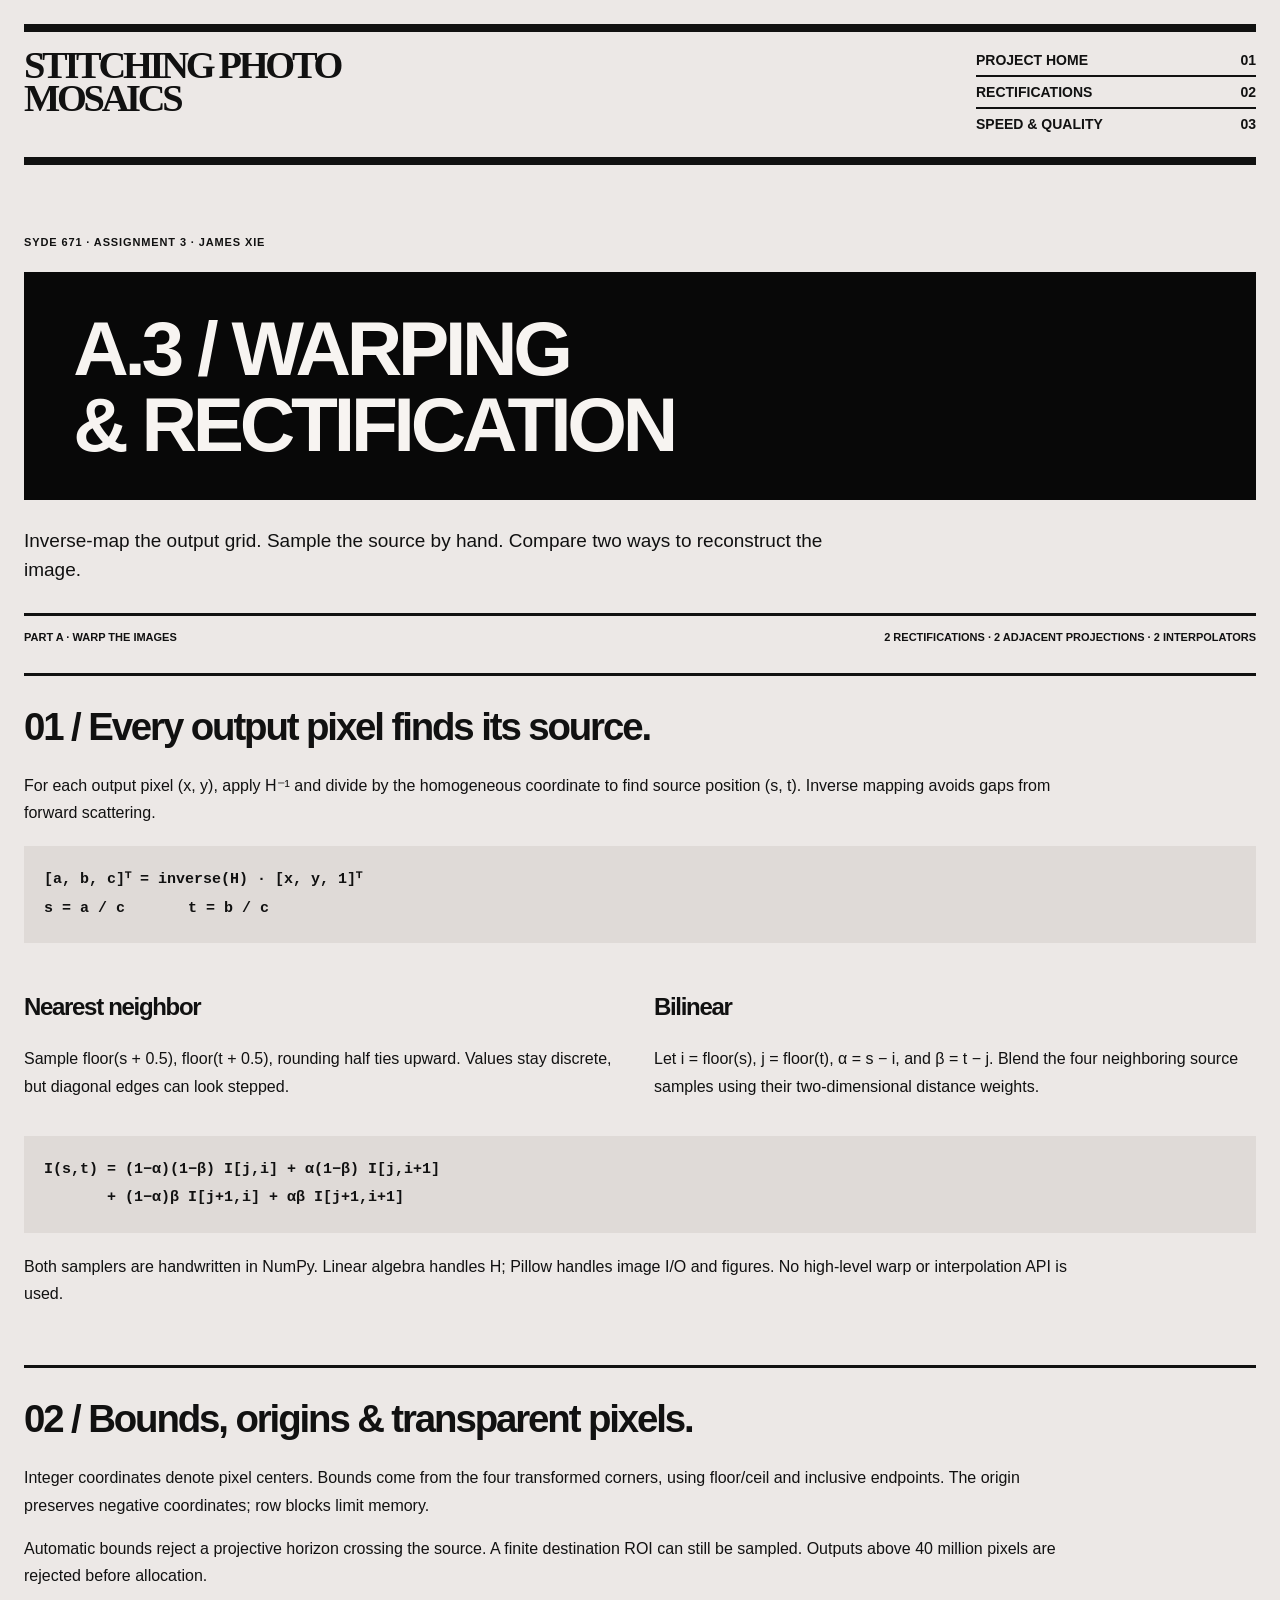
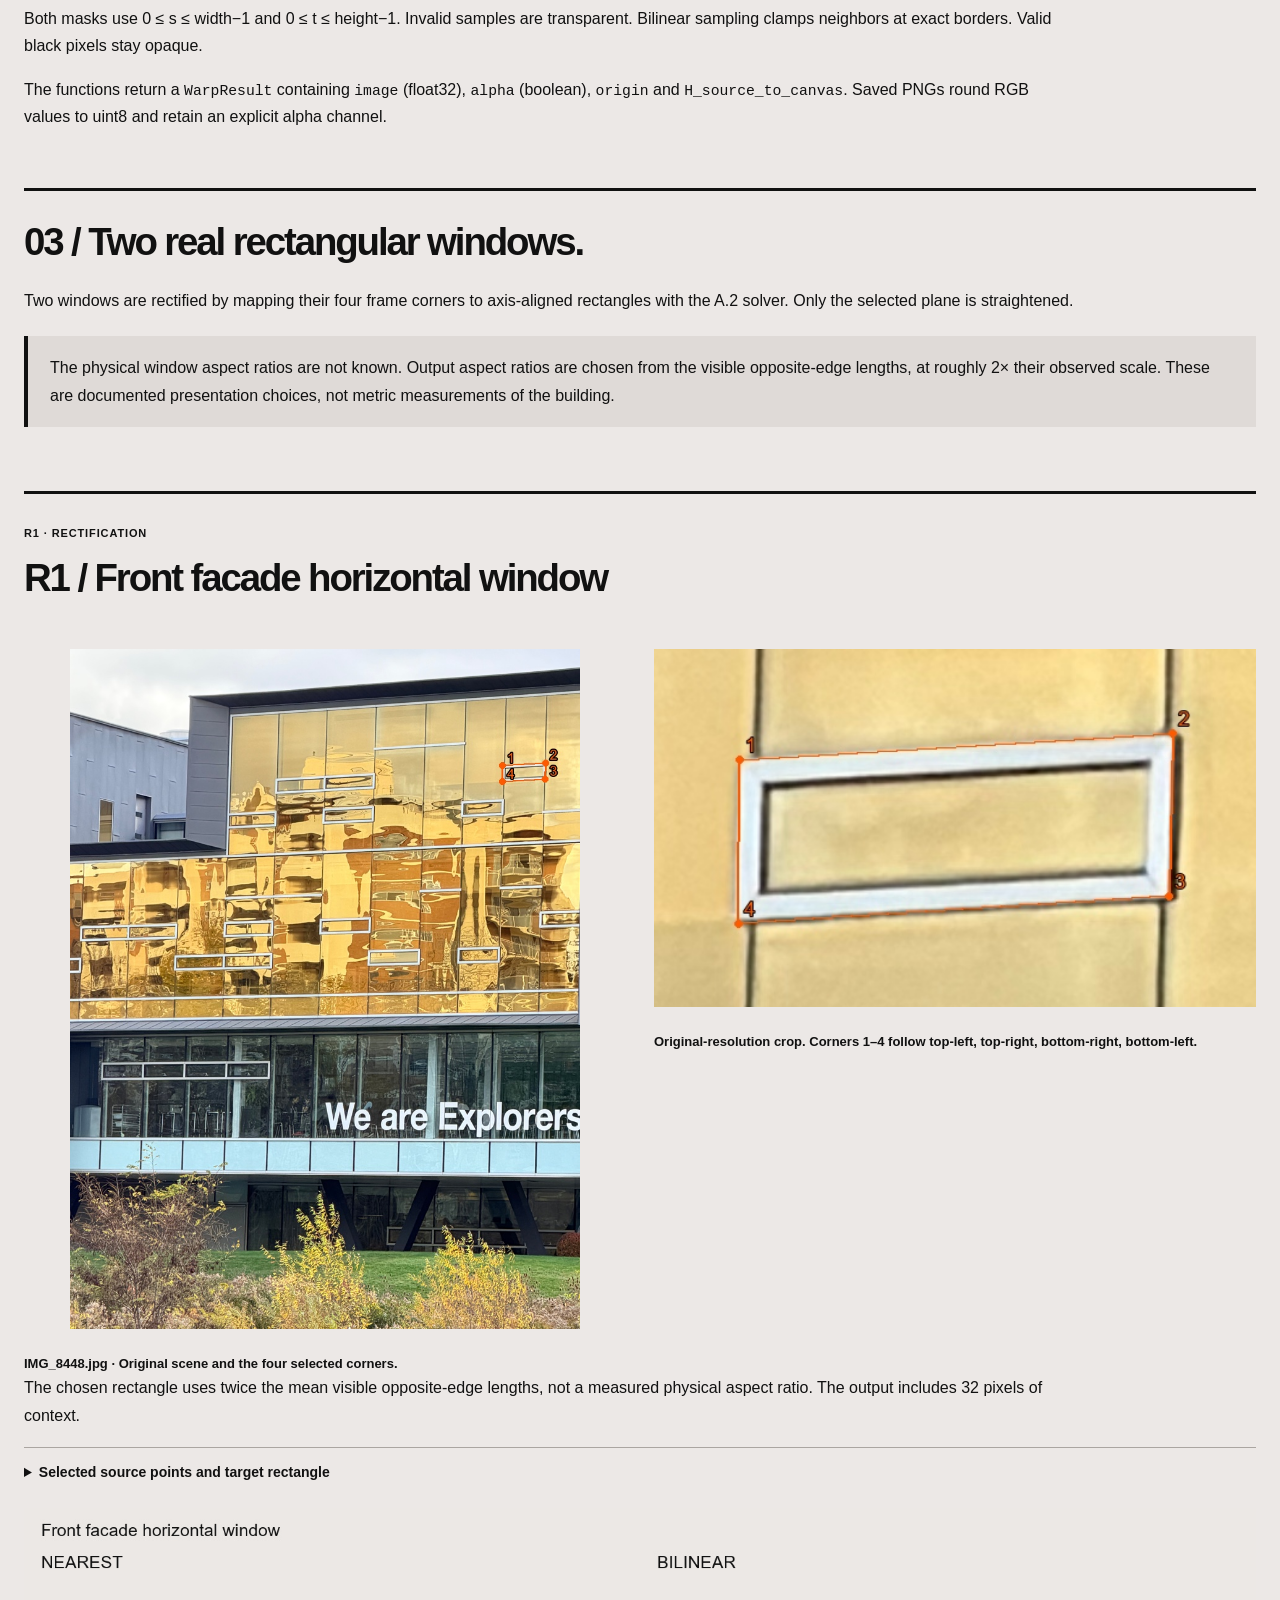
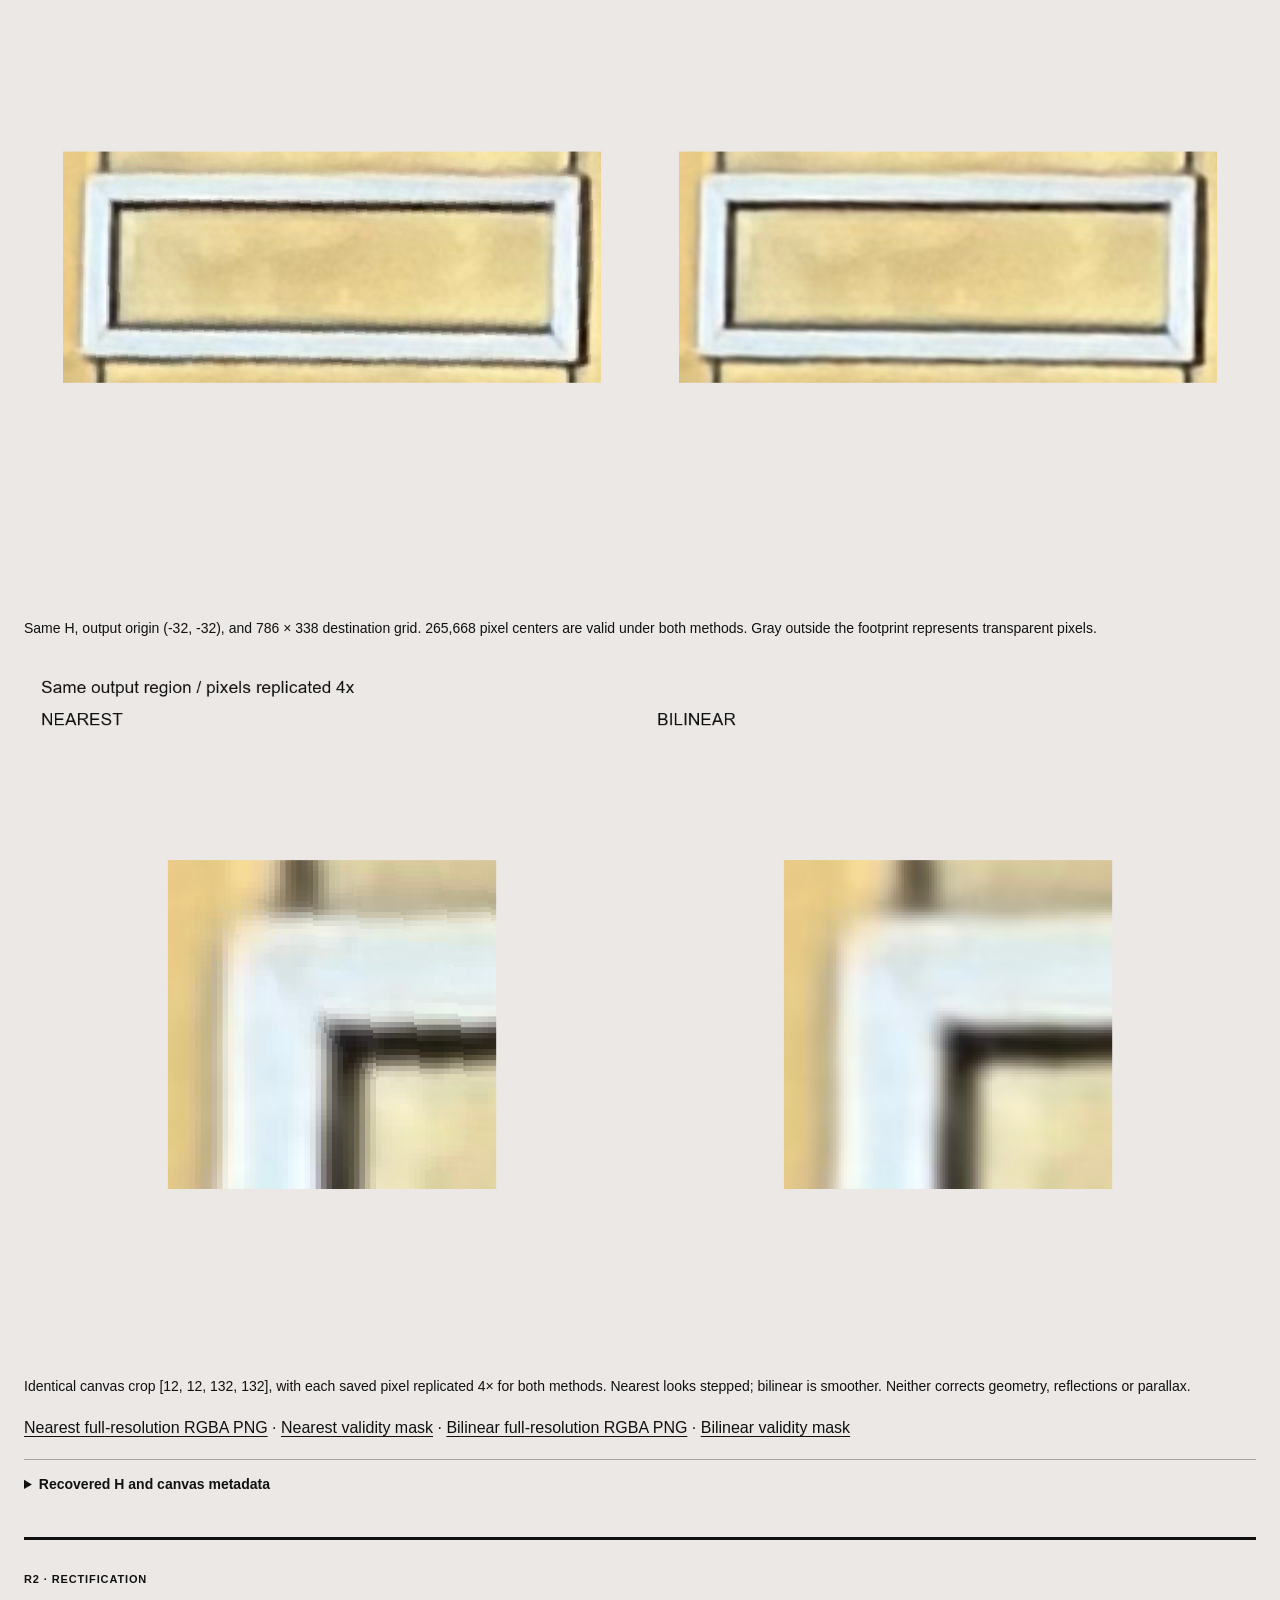
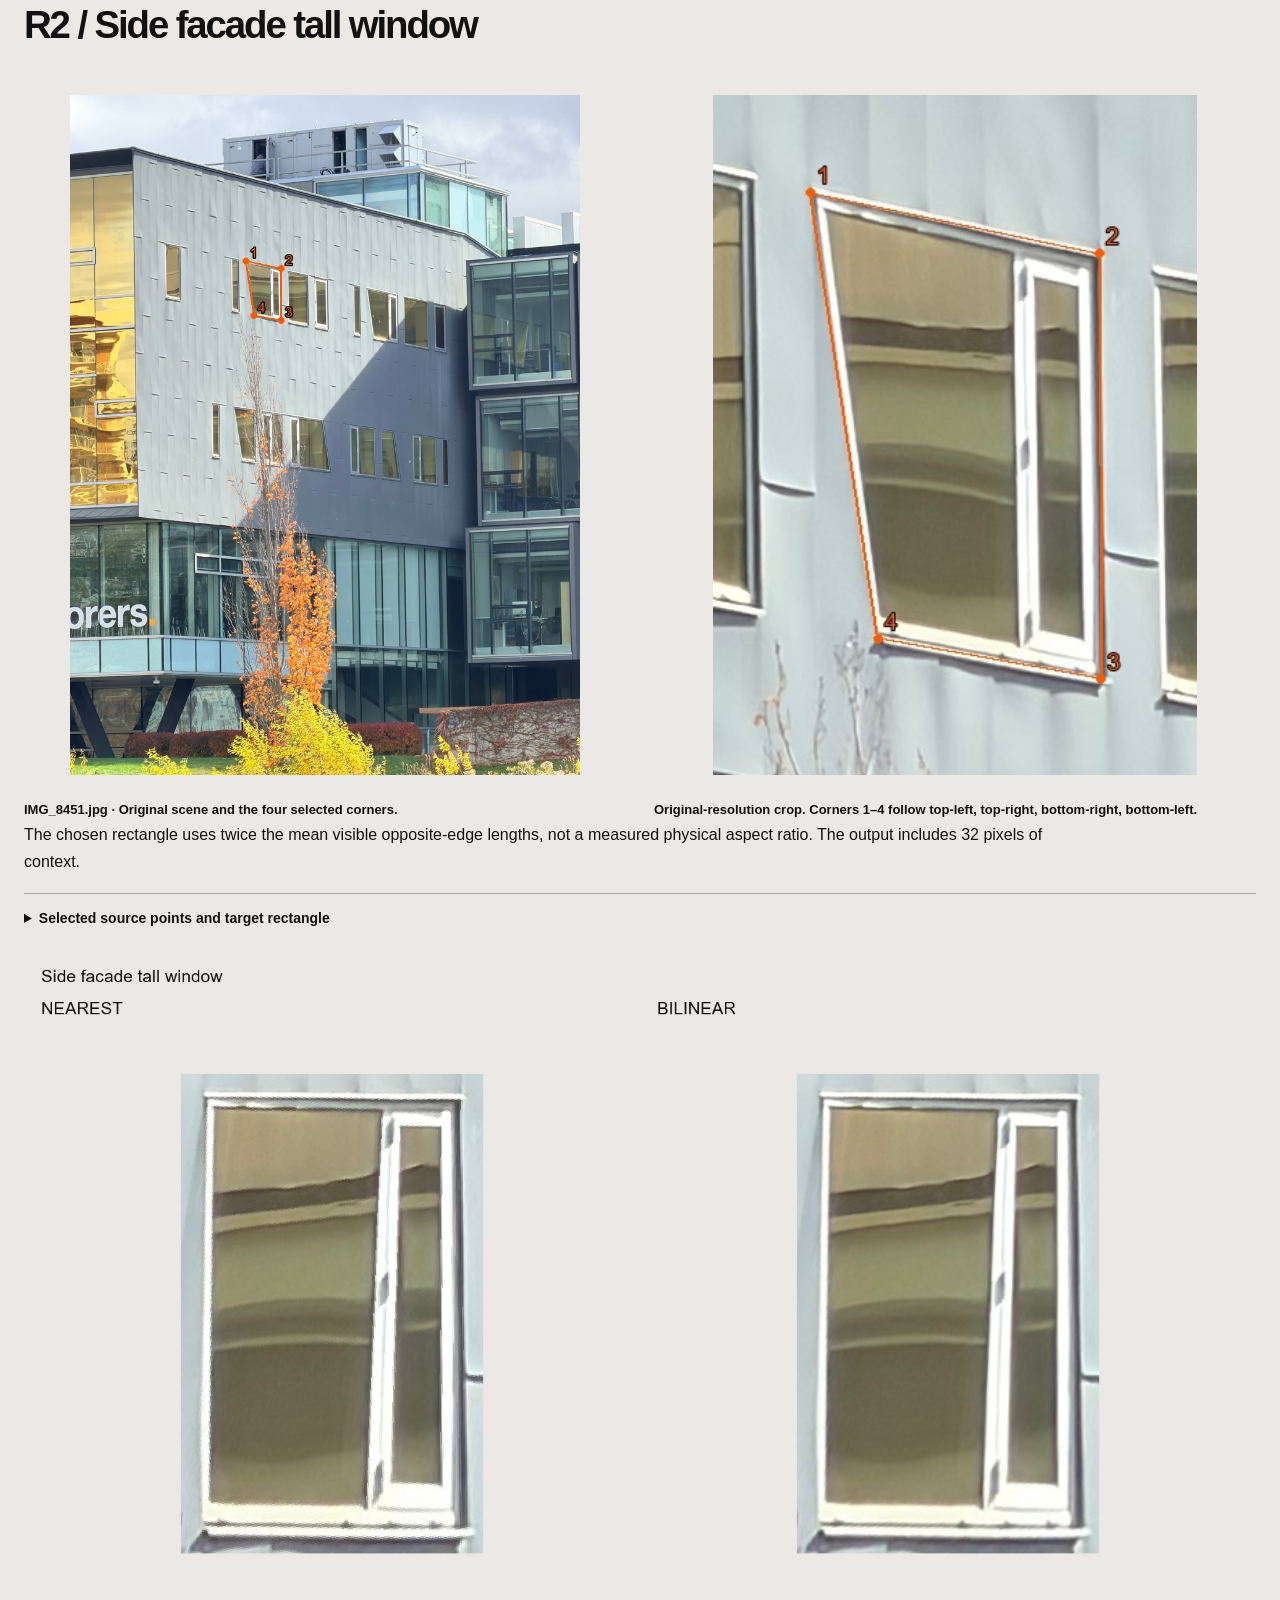
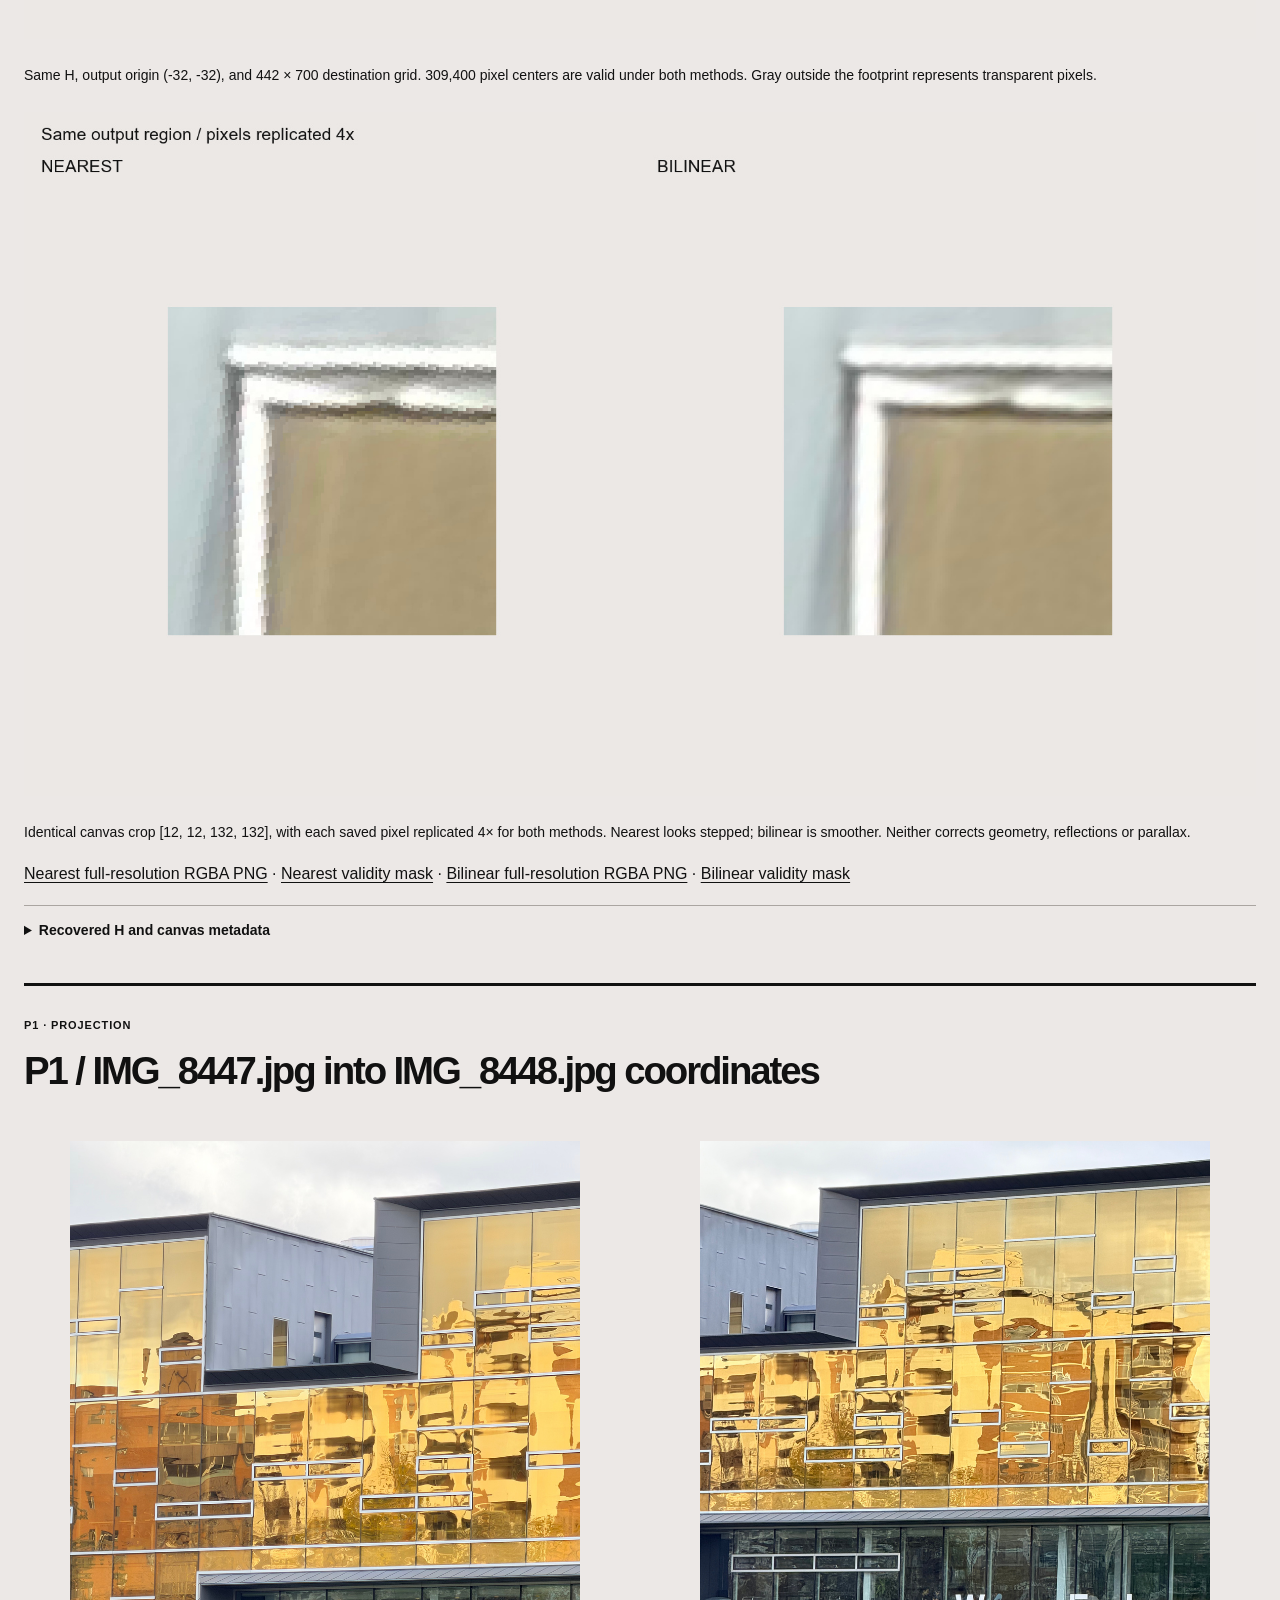
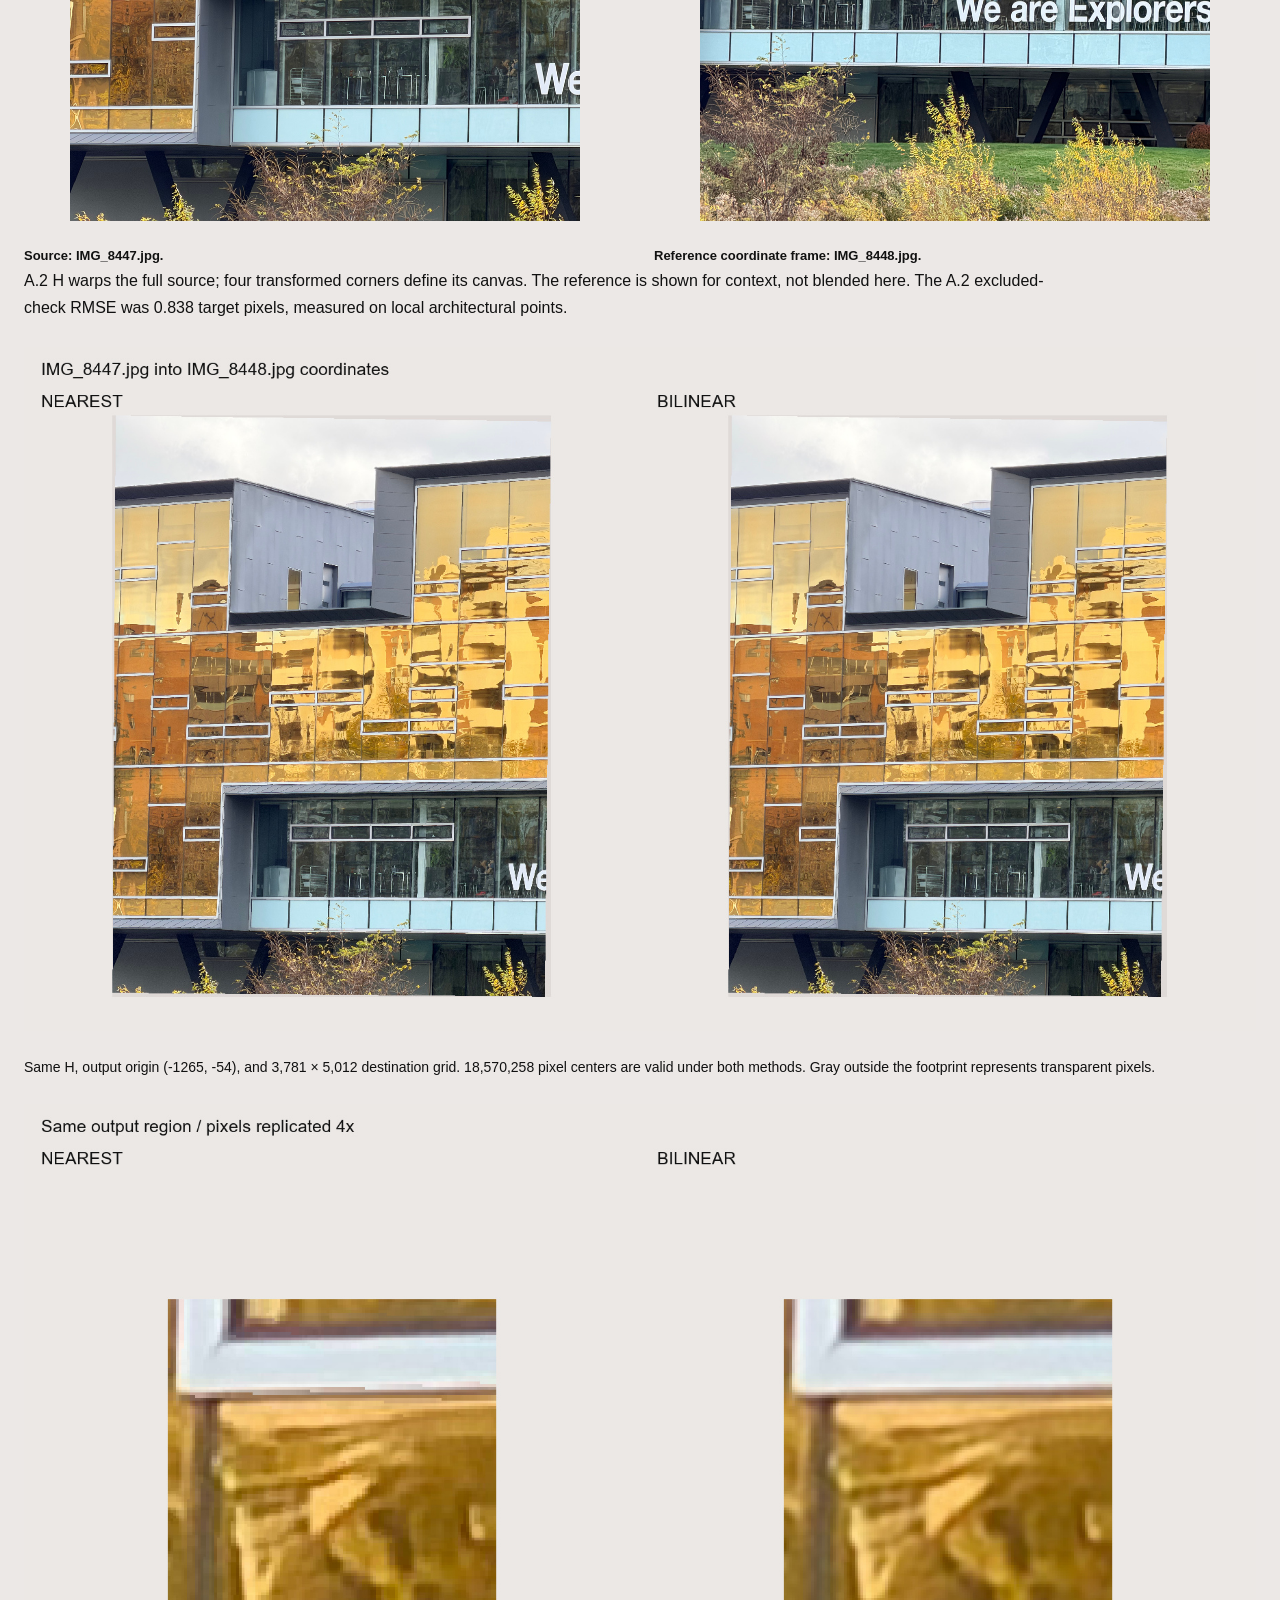
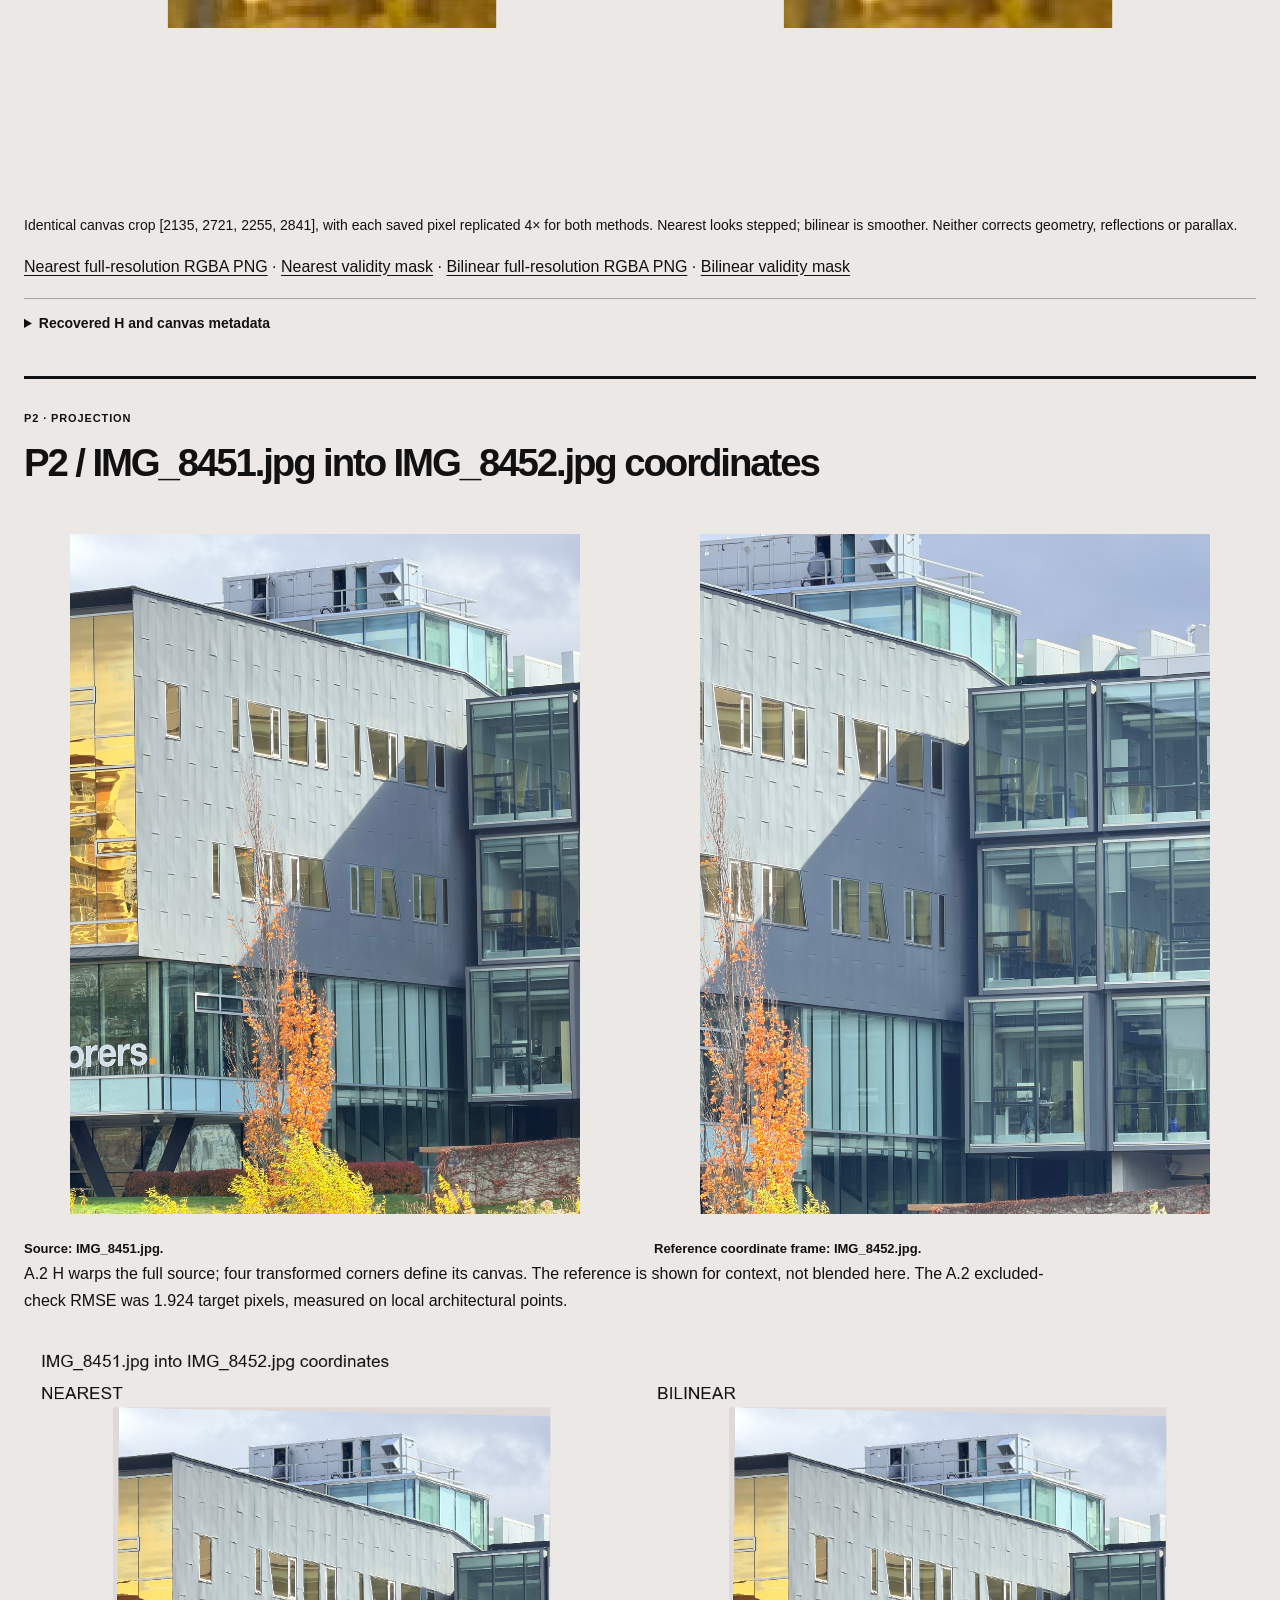
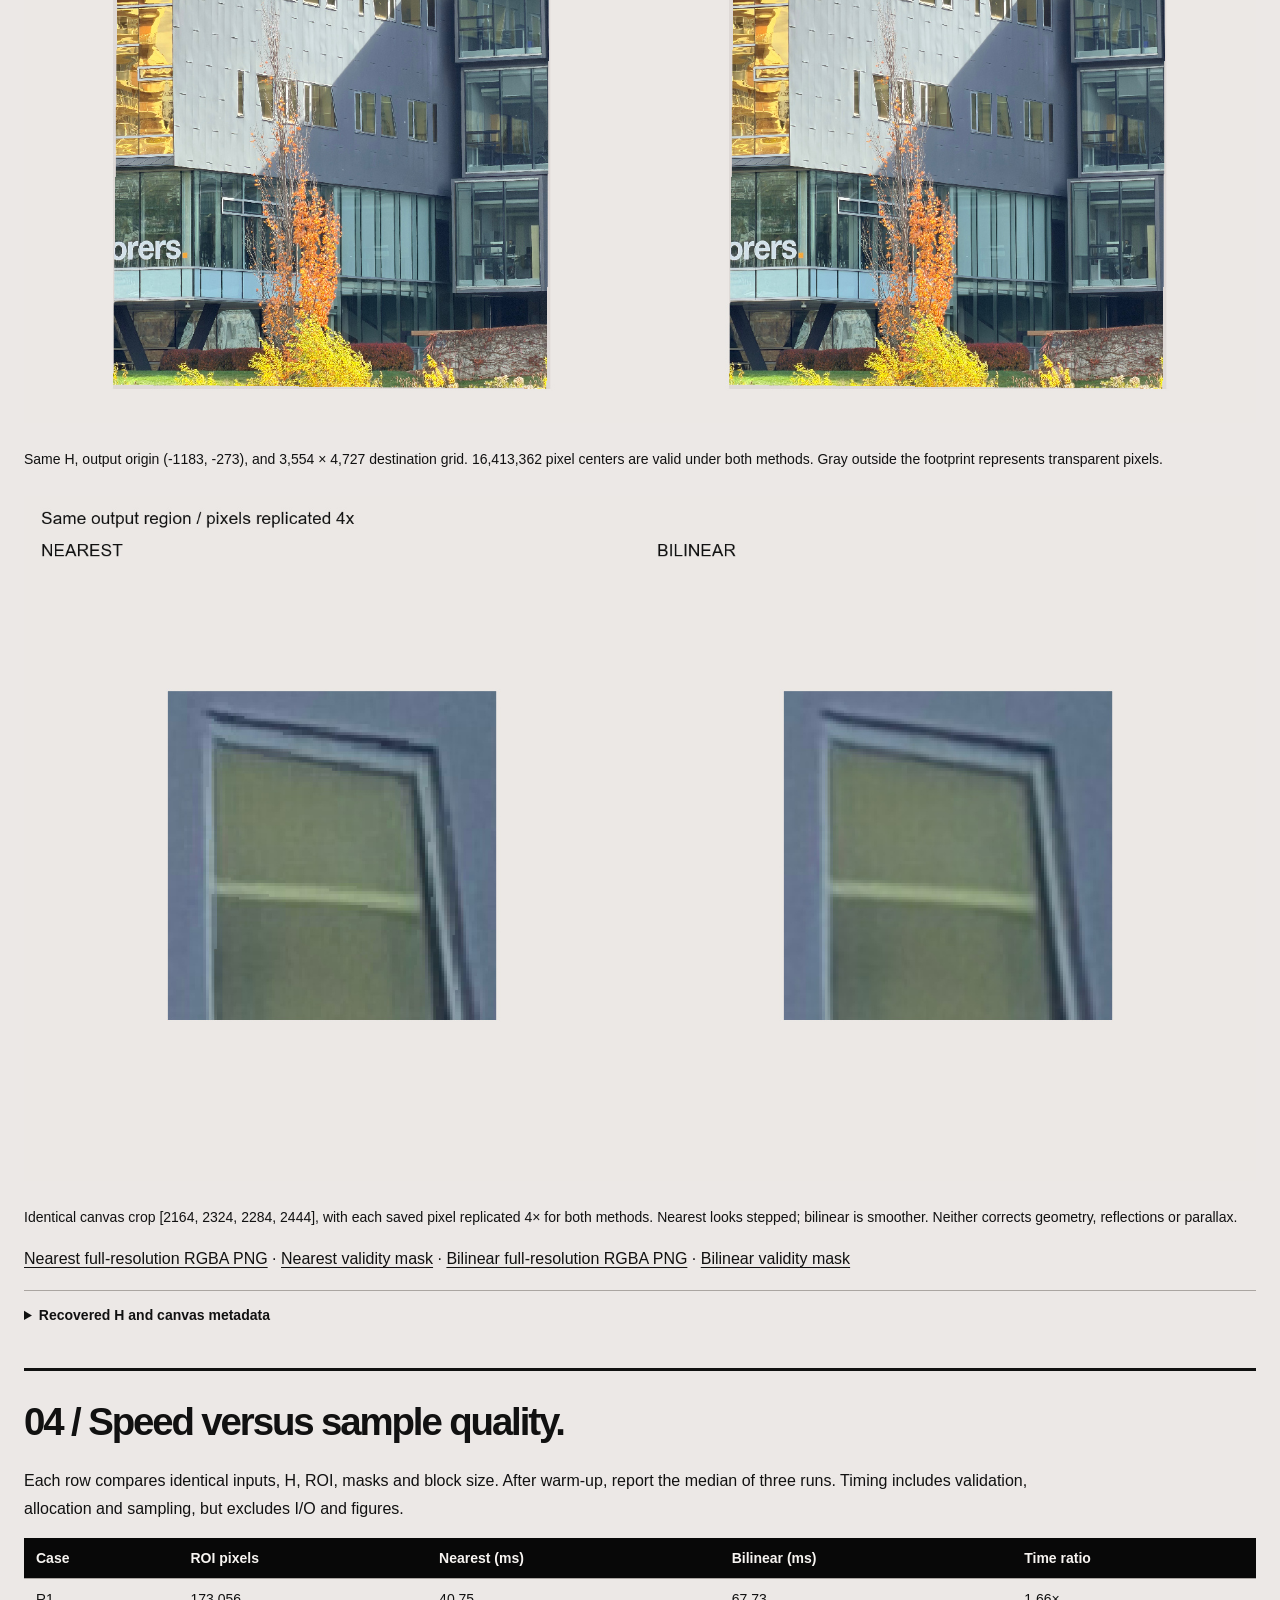
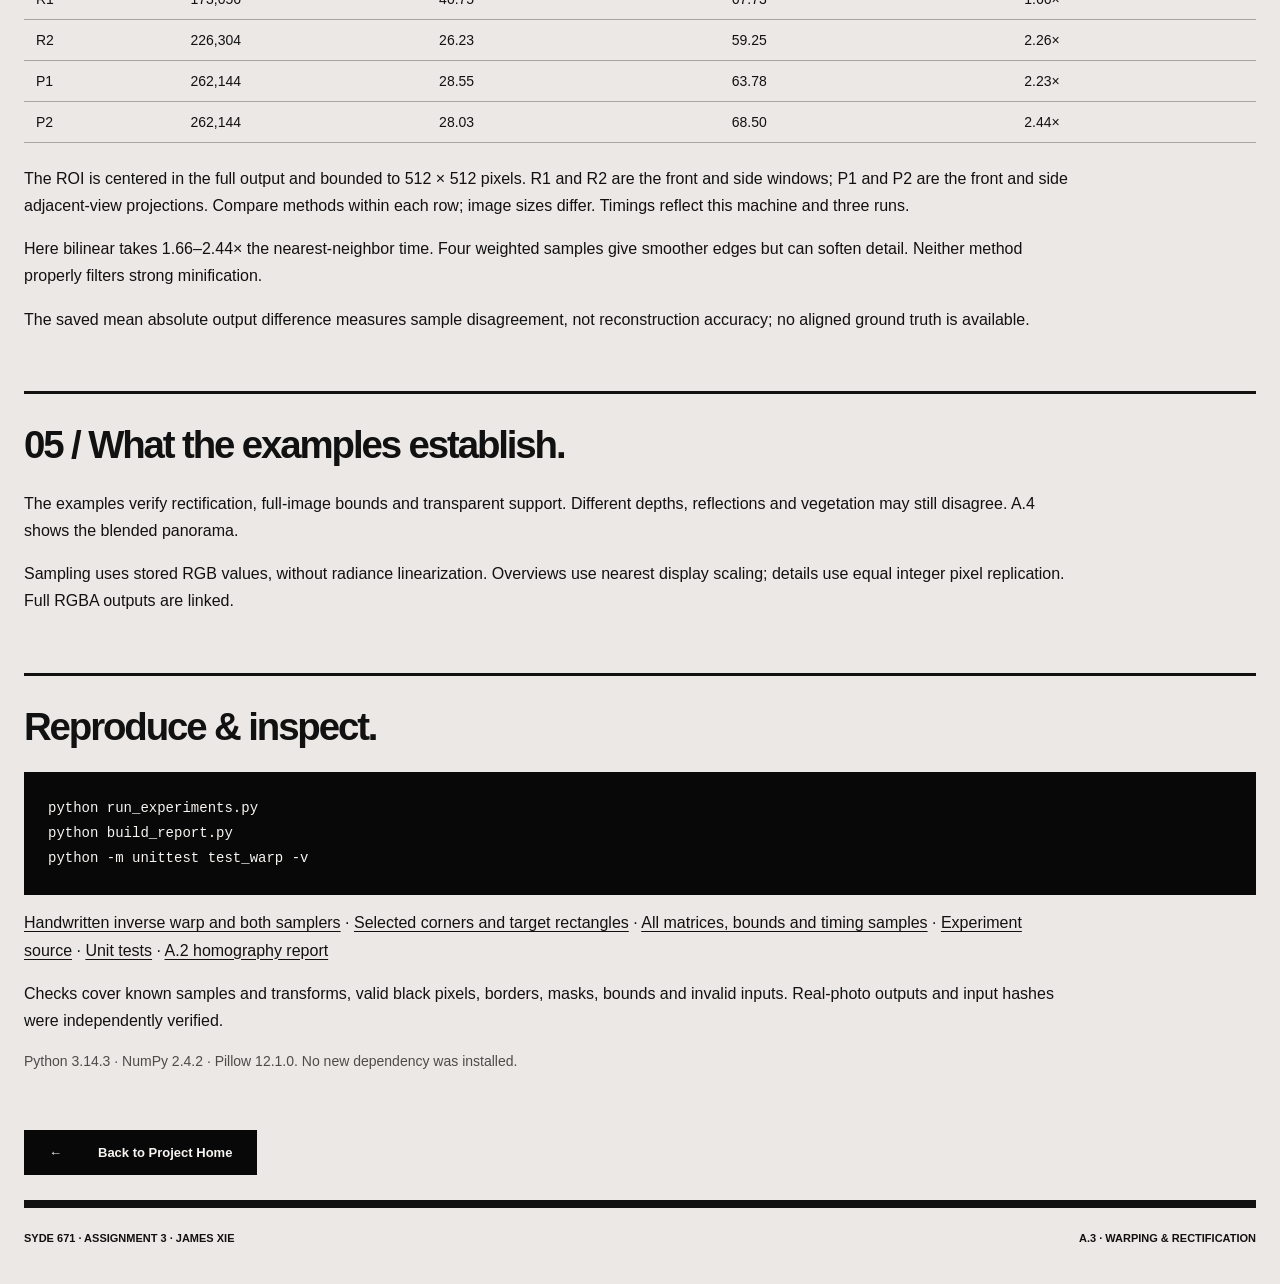
==== commit 3da0ece6: "Add project home navigation to all reports" ====
--- a/A3/report.html
+++ b/A3/report.html
@@ -46,4 +46,5 @@
 <section class="report-section"><h2>Reproduce &amp; inspect.</h2><pre>python run_experiments.py
 python build_report.py
 python -m unittest test_warp -v</pre><p><a href="warp.py">Handwritten inverse warp and both samplers</a> · <a href="rectification_points.json">Selected corners and target rectangles</a> · <a href="measurements.json">All matrices, bounds and timing samples</a> · <a href="run_experiments.py">Experiment source</a> · <a href="test_warp.py">Unit tests</a> · <a href="../A2/report.html">A.2 homography report</a></p><p>Checks cover known samples and transforms, valid black pixels, borders, masks, bounds and invalid inputs. Real-photo outputs and input hashes were independently verified.</p><p class="method-note">Python 3.14.3 · NumPy 2.4.2 · Pillow 12.1.0. No new dependency was installed.</p></section>
+<nav class="project-home-nav" aria-label="Project navigation"><a class="solid-link" href="../index.html"><span aria-hidden="true">&larr;</span>Back to Project Home</a></nav>
 <footer class="site-footer"><span>SYDE 671 · Assignment 3 · James Xie</span><span>A.3 · Warping &amp; rectification</span></footer></main></body></html>
